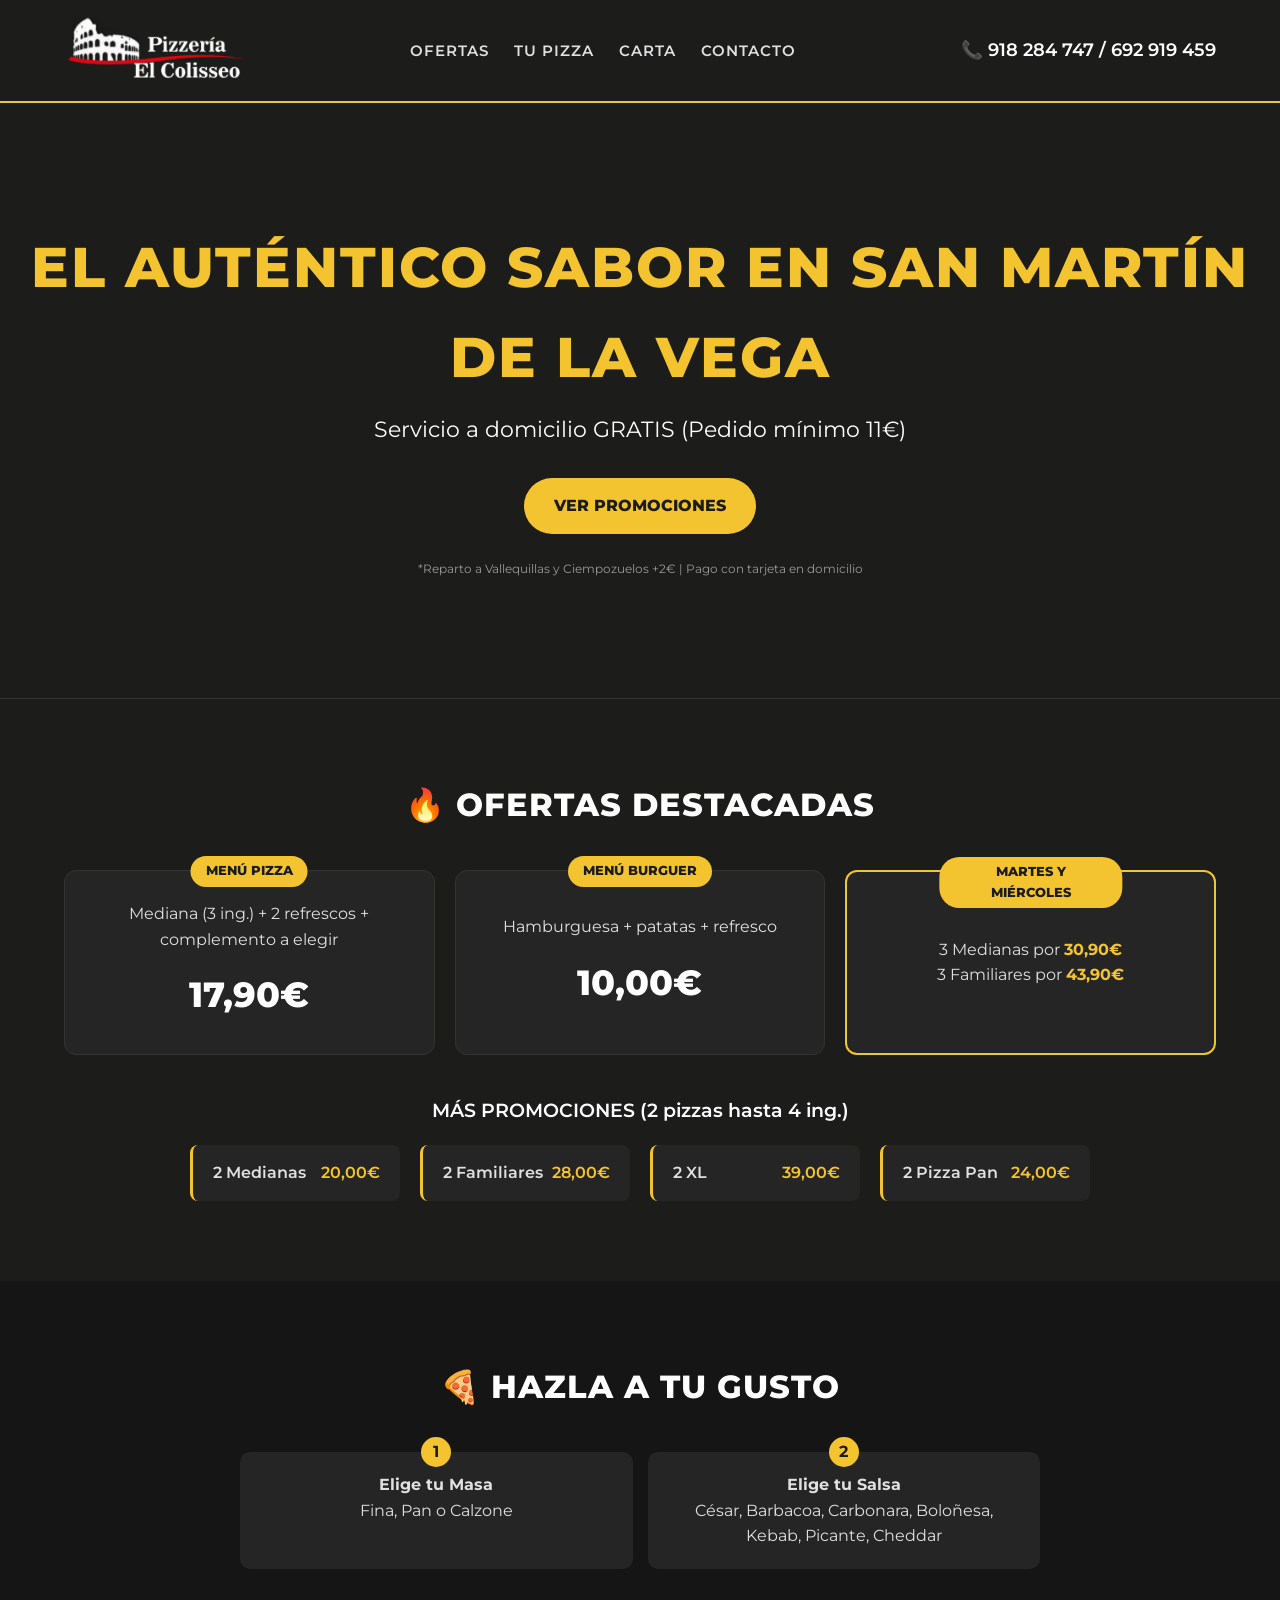
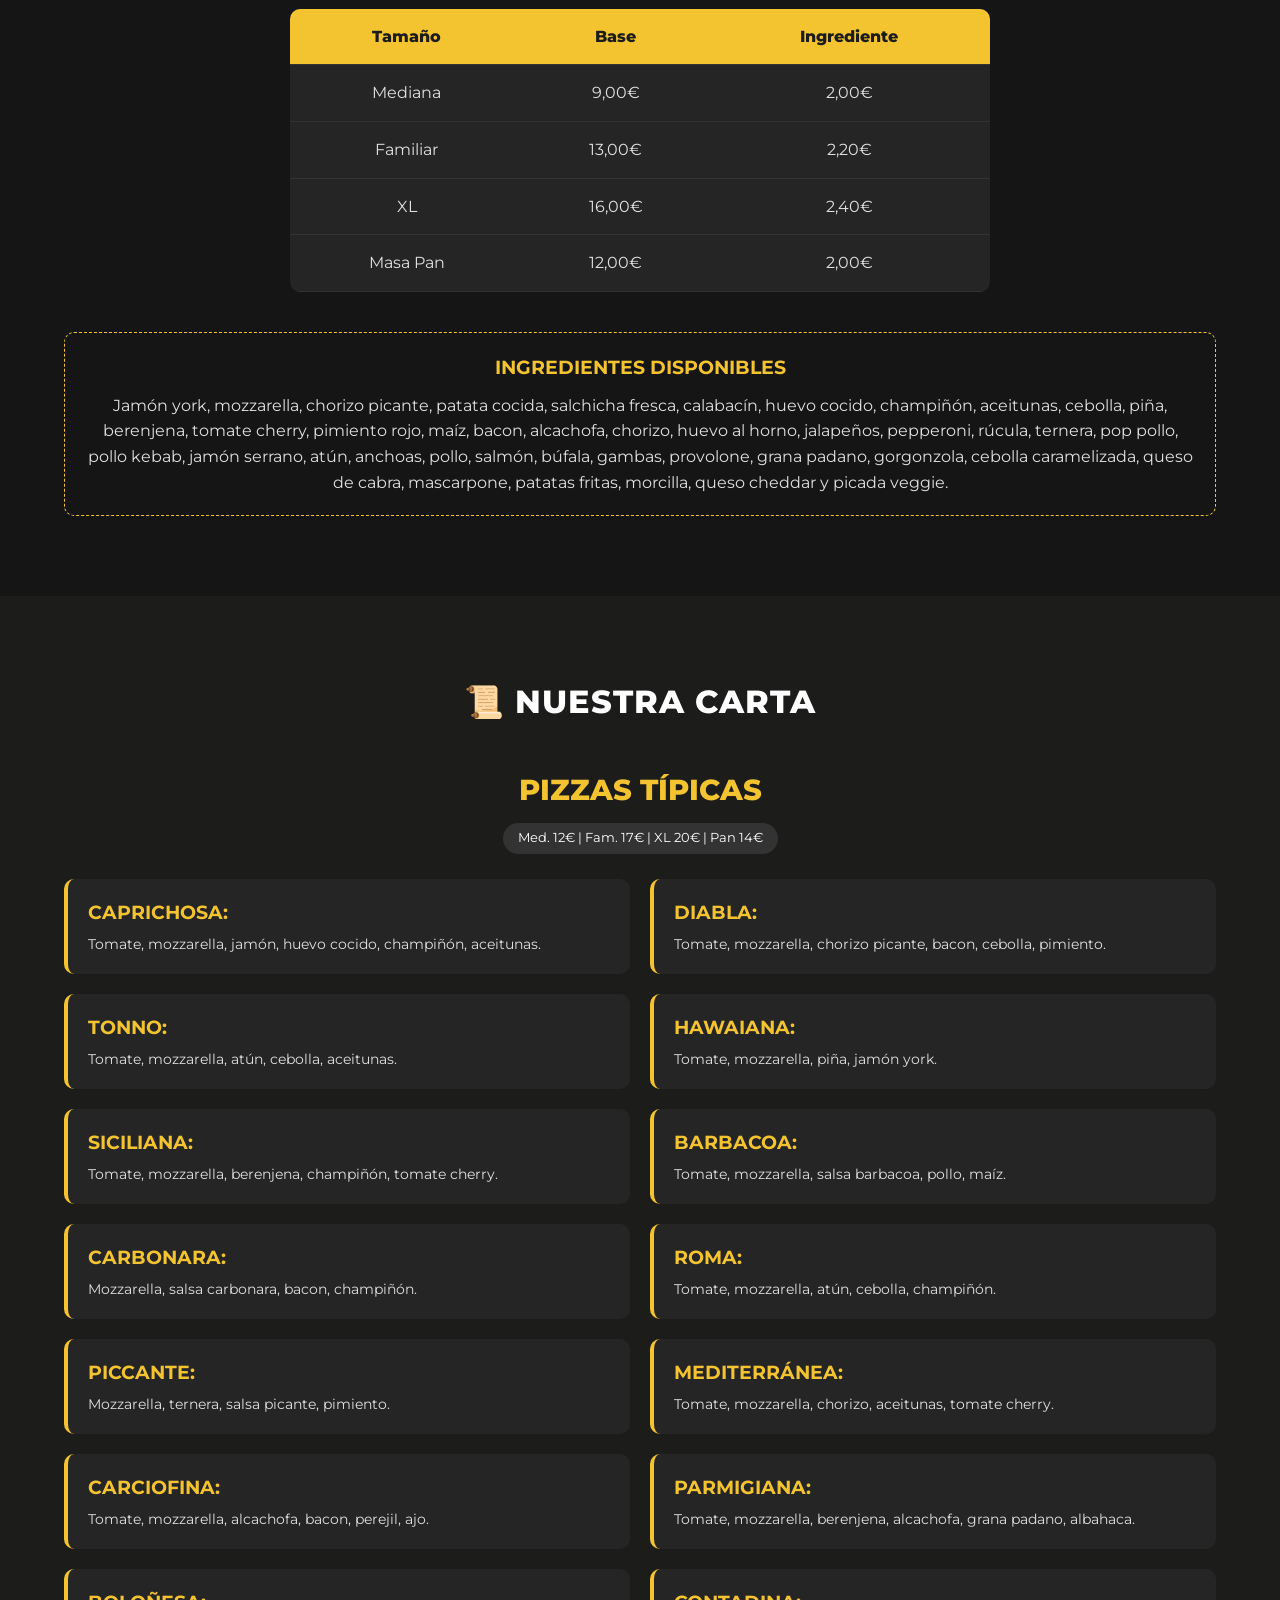
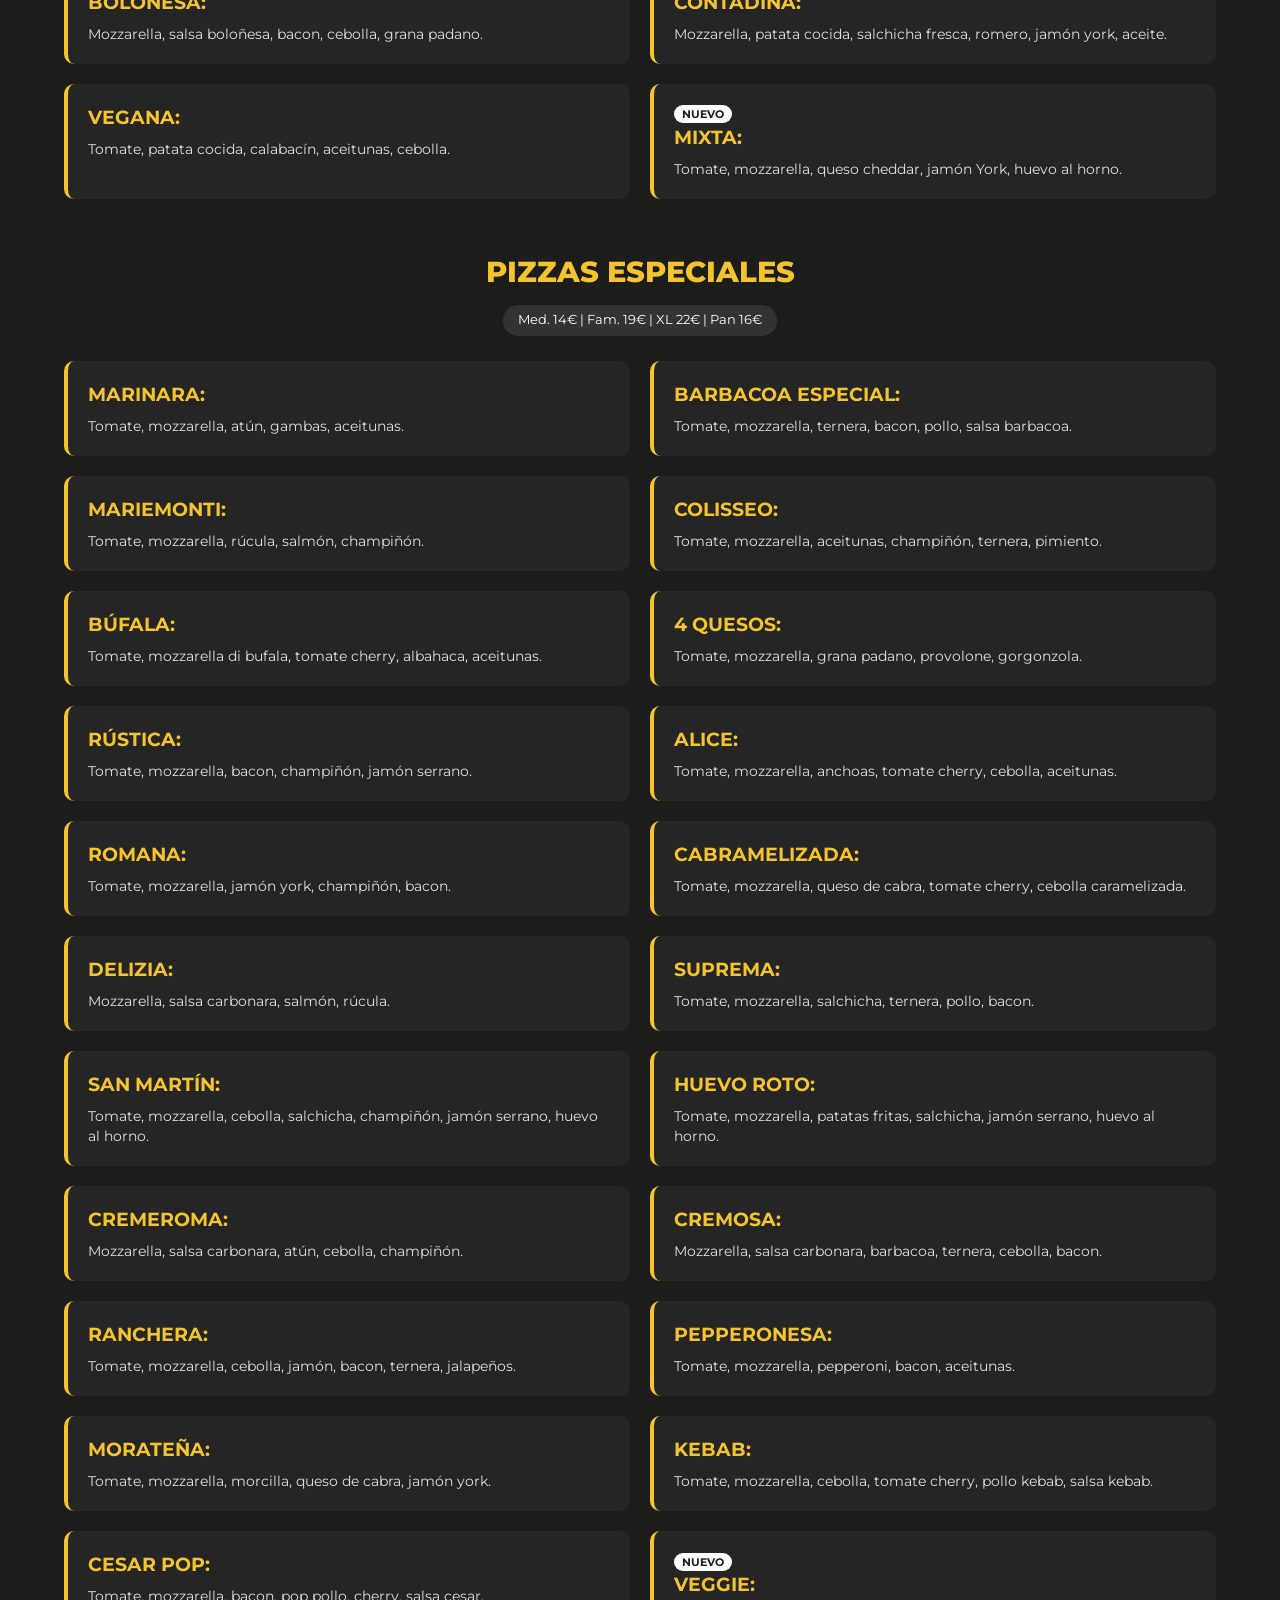
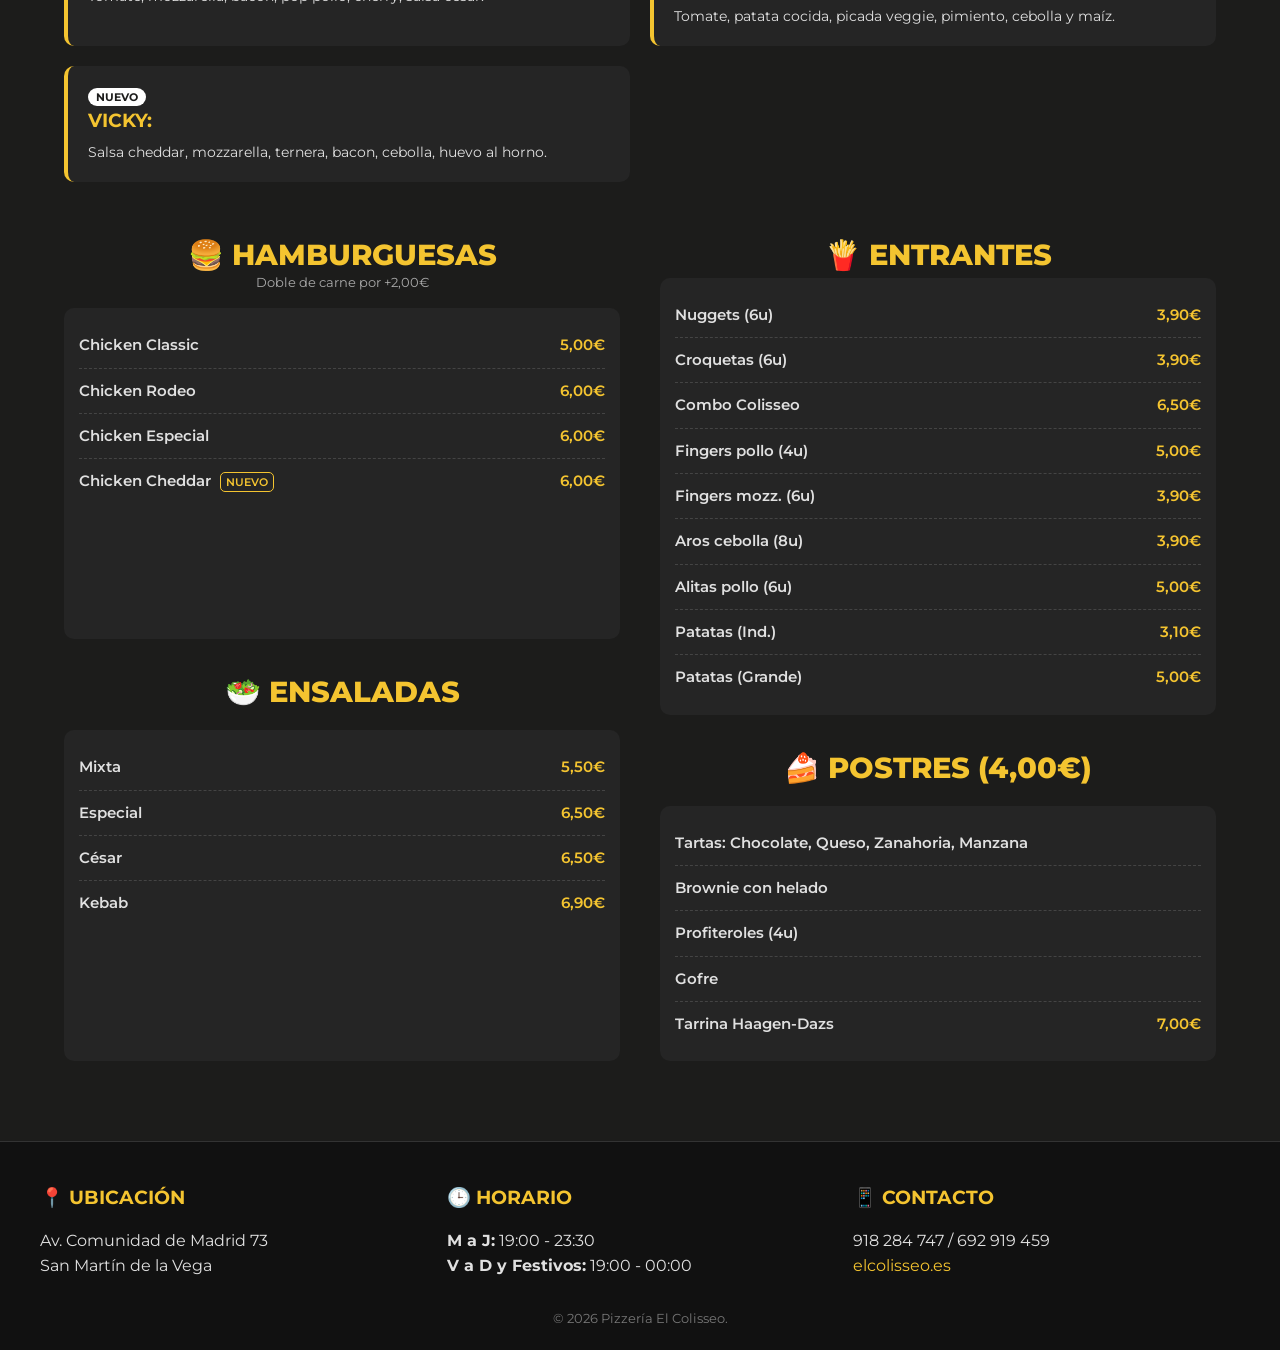
==== index.html @ d776d667 "Primera subida de contenido Código Original" ====
<!DOCTYPE html>
<html lang="es">
<head>
    <meta charset="UTF-8">
    <meta name="viewport" content="width=device-width, initial-scale=1.0">
    <title>Pizzería El Colisseo</title>
    <!-- Cargamos un tipo de letra moderno y limpio -->
    <link href="https://fonts.googleapis.com/css2?family=Montserrat:wght@400;600;800&display=swap" rel="stylesheet">
    <link rel="stylesheet" href="style.css">
</head>
<body>

    <header class="header">
        <div class="logo">
            <img src="logo_2.png" alt="Pizzería El Colisseo" class="logo-img">
        </div>
        <div class="contacto-rapido">
            <span>📞 918 284 747 / 692 919 459</span>
        </div>
        <nav>
            <ul class="nav-links">
                <li><a href="#ofertas">Ofertas</a></li>
                <li><a href="#crea-tu-pizza">Tu Pizza</a></li>
                <li><a href="#carta">Carta</a></li>
                <li><a href="#contacto">Contacto</a></li>
            </ul>
        </nav>
    </header>

    <section class="hero fade-in">
        <div class="hero-content">
            <h2>EL AUTÉNTICO SABOR EN SAN MARTÍN DE LA VEGA</h2>
            <p class="hero-subtitle">Servicio a domicilio GRATIS (Pedido mínimo 11€)</p>
            <a href="#ofertas" class="btn-primario">Ver Promociones</a>
            <p class="nota-reparto">*Reparto a Vallequillas y Ciempozuelos +2€ | Pago con tarjeta en domicilio</p>
        </div>
    </section>

    <section id="ofertas" class="seccion fade-in">
        <h2 class="titulo-seccion">🔥 OFERTAS DESTACADAS</h2>
        <div class="grid-ofertas">
            <div class="tarjeta-oferta">
                <div class="oferta-badge">Menú Pizza</div>
                <p>Mediana (3 ing.) + 2 refrescos + complemento a elegir</p>
                <span class="precio">17,90€</span>
            </div>
            <div class="tarjeta-oferta">
                <div class="oferta-badge">Menú Burguer</div>
                <p>Hamburguesa + patatas + refresco</p>
                <span class="precio">10,00€</span>
            </div>
            <div class="tarjeta-oferta destaque">
                <div class="oferta-badge">Martes y Miércoles</div>
                <p>3 Medianas por <strong class="texto-mostaza">30,90€</strong></p>
                <p>3 Familiares por <strong class="texto-mostaza">43,90€</strong></p>
            </div>
        </div>
        
        <h3 class="subtitulo">MÁS PROMOCIONES (2 pizzas hasta 4 ing.)</h3>
        <div class="grid-precios-simples">
            <div class="item-precio"><span>2 Medianas</span> <span class="texto-mostaza">20,00€</span></div>
            <div class="item-precio"><span>2 Familiares</span> <span class="texto-mostaza">28,00€</span></div>
            <div class="item-precio"><span>2 XL</span> <span class="texto-mostaza">39,00€</span></div>
            <div class="item-precio"><span>2 Pizza Pan</span> <span class="texto-mostaza">24,00€</span></div>
        </div>
    </section>

    <section id="crea-tu-pizza" class="seccion fondo-oscuro fade-in">
        <h2 class="titulo-seccion">🍕 HAZLA A TU GUSTO</h2>
        
        <div class="pasos-pizza">
            <div class="paso">
                <span class="numero-paso">1</span>
                <h4>Elige tu Masa</h4>
                <p>Fina, Pan o Calzone</p>
            </div>
            <div class="paso">
                <span class="numero-paso">2</span>
                <h4>Elige tu Salsa</h4>
                <p>César, Barbacoa, Carbonara, Boloñesa, Kebab, Picante, Cheddar</p>
            </div>
        </div>
        
        <div class="contenedor-tabla">
            <table>
                <tr>
                    <th>Tamaño</th>
                    <th>Base</th>
                    <th>Ingrediente</th>
                </tr>
                <tr><td>Mediana</td><td>9,00€</td><td>2,00€</td></tr>
                <tr><td>Familiar</td><td>13,00€</td><td>2,20€</td></tr>
                <tr><td>XL</td><td>16,00€</td><td>2,40€</td></tr>
                <tr><td>Masa Pan</td><td>12,00€</td><td>2,00€</td></tr>
            </table>
        </div>

        <div class="ingredientes-caja">
            <h3>Ingredientes Disponibles</h3>
            <p>Jamón york, mozzarella, chorizo picante, patata cocida, salchicha fresca, calabacín, huevo cocido, champiñón, aceitunas, cebolla, piña, berenjena, tomate cherry, pimiento rojo, maíz, bacon, alcachofa, chorizo, huevo al horno, jalapeños, pepperoni, rúcula, ternera, pop pollo, pollo kebab, jamón serrano, atún, anchoas, pollo, salmón, búfala, gambas, provolone, grana padano, gorgonzola, cebolla caramelizada, queso de cabra, mascarpone, patatas fritas, morcilla, queso cheddar y picada veggie.</p>
        </div>
    </section>

    <section id="carta" class="seccion fade-in">
        <h2 class="titulo-seccion">📜 NUESTRA CARTA</h2>
        
        <div class="categoria-carta">
            <div class="cabecera-categoria">
                <h3>Pizzas Típicas</h3>
                <span class="precios-categoria">Med. 12€ | Fam. 17€ | XL 20€ | Pan 14€</span>
            </div>
            <ul class="lista-platos">
                <li><strong>Caprichosa:</strong> Tomate, mozzarella, jamón, huevo cocido, champiñón, aceitunas.</li>
                <li><strong>Diabla:</strong> Tomate, mozzarella, chorizo picante, bacon, cebolla, pimiento.</li>
                <li><strong>Tonno:</strong> Tomate, mozzarella, atún, cebolla, aceitunas.</li>
                <li><strong>Hawaiana:</strong> Tomate, mozzarella, piña, jamón york.</li>
                <li><strong>Siciliana:</strong> Tomate, mozzarella, berenjena, champiñón, tomate cherry.</li>
                <li><strong>Barbacoa:</strong> Tomate, mozzarella, salsa barbacoa, pollo, maíz.</li>
                <li><strong>Carbonara:</strong> Mozzarella, salsa carbonara, bacon, champiñón.</li>
                <li><strong>Roma:</strong> Tomate, mozzarella, atún, cebolla, champiñón.</li>
                <li><strong>Piccante:</strong> Mozzarella, ternera, salsa picante, pimiento.</li>
                <li><strong>Mediterránea:</strong> Tomate, mozzarella, chorizo, aceitunas, tomate cherry.</li>
                <li><strong>Carciofina:</strong> Tomate, mozzarella, alcachofa, bacon, perejil, ajo.</li>
                <li><strong>Parmigiana:</strong> Tomate, mozzarella, berenjena, alcachofa, grana padano, albahaca.</li>
                <li><strong>Boloñesa:</strong> Mozzarella, salsa boloñesa, bacon, cebolla, grana padano.</li>
                <li><strong>Contadina:</strong> Mozzarella, patata cocida, salchicha fresca, romero, jamón york, aceite.</li>
                <li><strong>Vegana:</strong> Tomate, patata cocida, calabacín, aceitunas, cebolla.</li>
                <li><span class="etiqueta-nuevo">NUEVO</span> <strong>Mixta:</strong> Tomate, mozzarella, queso cheddar, jamón York, huevo al horno.</li>
            </ul>
        </div>

        <div class="categoria-carta">
            <div class="cabecera-categoria">
                <h3>Pizzas Especiales</h3>
                <span class="precios-categoria">Med. 14€ | Fam. 19€ | XL 22€ | Pan 16€</span>
            </div>
            <ul class="lista-platos">
                <li><strong>Marinara:</strong> Tomate, mozzarella, atún, gambas, aceitunas.</li>
                <li><strong>Barbacoa Especial:</strong> Tomate, mozzarella, ternera, bacon, pollo, salsa barbacoa.</li>
                <li><strong>Mariemonti:</strong> Tomate, mozzarella, rúcula, salmón, champiñón.</li>
                <li><strong>Colisseo:</strong> Tomate, mozzarella, aceitunas, champiñón, ternera, pimiento.</li>
                <li><strong>Búfala:</strong> Tomate, mozzarella di bufala, tomate cherry, albahaca, aceitunas.</li>
                <li><strong>4 Quesos:</strong> Tomate, mozzarella, grana padano, provolone, gorgonzola.</li>
                <li><strong>Rústica:</strong> Tomate, mozzarella, bacon, champiñón, jamón serrano.</li>
                <li><strong>Alice:</strong> Tomate, mozzarella, anchoas, tomate cherry, cebolla, aceitunas.</li>
                <li><strong>Romana:</strong> Tomate, mozzarella, jamón york, champiñón, bacon.</li>
                <li><strong>Cabramelizada:</strong> Tomate, mozzarella, queso de cabra, tomate cherry, cebolla caramelizada.</li>
                <li><strong>Delizia:</strong> Mozzarella, salsa carbonara, salmón, rúcula.</li>
                <li><strong>Suprema:</strong> Tomate, mozzarella, salchicha, ternera, pollo, bacon.</li>
                <li><strong>San Martín:</strong> Tomate, mozzarella, cebolla, salchicha, champiñón, jamón serrano, huevo al horno.</li>
                <li><strong>Huevo roto:</strong> Tomate, mozzarella, patatas fritas, salchicha, jamón serrano, huevo al horno.</li>
                <li><strong>Cremeroma:</strong> Mozzarella, salsa carbonara, atún, cebolla, champiñón.</li>
                <li><strong>Cremosa:</strong> Mozzarella, salsa carbonara, barbacoa, ternera, cebolla, bacon.</li>
                <li><strong>Ranchera:</strong> Tomate, mozzarella, cebolla, jamón, bacon, ternera, jalapeños.</li>
                <li><strong>Pepperonesa:</strong> Tomate, mozzarella, pepperoni, bacon, aceitunas.</li>
                <li><strong>Morateña:</strong> Tomate, mozzarella, morcilla, queso de cabra, jamón york.</li>
                <li><strong>Kebab:</strong> Tomate, mozzarella, cebolla, tomate cherry, pollo kebab, salsa kebab.</li>
                <li><strong>Cesar pop:</strong> Tomate, mozzarella, bacon, pop pollo, cherry, salsa cesar.</li>
                <li><span class="etiqueta-nuevo">NUEVO</span> <strong>Veggie:</strong> Tomate, patata cocida, picada veggie, pimiento, cebolla y maíz.</li>
                <li><span class="etiqueta-nuevo">NUEVO</span> <strong>Vicky:</strong> Salsa cheddar, mozzarella, ternera, bacon, cebolla, huevo al horno.</li>
            </ul>
        </div>

        <div class="grid-dos-columnas">
            <div class="columna">
                <h3>🍔 Hamburguesas</h3>
                <p class="nota">Doble de carne por +2,00€</p>
                <ul class="lista-platos-detalle">
                    <li><span>Chicken Classic</span> <span class="texto-mostaza">5,00€</span></li>
                    <li><span>Chicken Rodeo</span> <span class="texto-mostaza">6,00€</span></li>
                    <li><span>Chicken Especial</span> <span class="texto-mostaza">6,00€</span></li>
                    <li><span>Chicken Cheddar <span class="etiqueta-pequena">NUEVO</span></span> <span class="texto-mostaza">6,00€</span></li>
                </ul>

                <h3 class="margen-top">🥗 Ensaladas</h3>
                <ul class="lista-platos-detalle">
                    <li><span>Mixta</span> <span class="texto-mostaza">5,50€</span></li>
                    <li><span>Especial</span> <span class="texto-mostaza">6,50€</span></li>
                    <li><span>César</span> <span class="texto-mostaza">6,50€</span></li>
                    <li><span>Kebab</span> <span class="texto-mostaza">6,90€</span></li>
                </ul>
            </div>

            <div class="columna">
                <h3>🍟 Entrantes</h3>
                <ul class="lista-platos-detalle">
                    <li><span>Nuggets (6u)</span> <span class="texto-mostaza">3,90€</span></li>
                    <li><span>Croquetas (6u)</span> <span class="texto-mostaza">3,90€</span></li>
                    <li><span>Combo Colisseo</span> <span class="texto-mostaza">6,50€</span></li>
                    <li><span>Fingers pollo (4u)</span> <span class="texto-mostaza">5,00€</span></li>
                    <li><span>Fingers mozz. (6u)</span> <span class="texto-mostaza">3,90€</span></li>
                    <li><span>Aros cebolla (8u)</span> <span class="texto-mostaza">3,90€</span></li>
                    <li><span>Alitas pollo (6u)</span> <span class="texto-mostaza">5,00€</span></li>
                    <li><span>Patatas (Ind.)</span> <span class="texto-mostaza">3,10€</span></li>
                    <li><span>Patatas (Grande)</span> <span class="texto-mostaza">5,00€</span></li>
                </ul>

                <h3 class="margen-top">🍰 Postres (4,00€)</h3>
                <ul class="lista-platos-detalle">
                    <li>Tartas: Chocolate, Queso, Zanahoria, Manzana</li>
                    <li>Brownie con helado</li>
                    <li>Profiteroles (4u)</li>
                    <li>Gofre</li>
                    <li><span>Tarrina Haagen-Dazs</span> <span class="texto-mostaza">7,00€</span></li>
                </ul>
            </div>
        </div>
    </section>

    <footer id="contacto">
        <div class="footer-grid">
            <div>
                <h3 class="texto-mostaza">📍 Ubicación</h3>
                <p>Av. Comunidad de Madrid 73</p>
                <p>San Martín de la Vega</p>
            </div>
            <div>
                <h3 class="texto-mostaza">🕒 Horario</h3>
                <p><strong>M a J:</strong> 19:00 - 23:30</p>
                <p><strong>V a D y Festivos:</strong> 19:00 - 00:00</p>
            </div>
            <div>
                <h3 class="texto-mostaza">📱 Contacto</h3>
                <p>918 284 747 / 692 919 459</p>
                <p><a href="http://elcolisseo.es" class="enlace-mostaza">elcolisseo.es</a></p>
            </div>
        </div>
        <div class="footer-bottom">
            <p>&copy; 2026 Pizzería El Colisseo.</p>
        </div>
    </footer>

    <script src="script.js"></script>
</body>
</html>
---- style.css ----
/* Paleta estricta extraída de tu logo */
:root {
    --negro-fondo: #1c1c1b;     /* El color exacto de tu logo */
    --negro-tarjeta: #252525;   /* Un gris oscuro para destacar las cajas sobre el fondo */
    --amarillo-mostaza: #F4C430;
    --blanco-texto: #e0e0e0;
    --blanco-titulos: #ffffff;
    --transicion: all 0.3s ease;
}

/* Reset Base */
* {
    margin: 0;
    padding: 0;
    box-sizing: border-box;
    font-family: 'Montserrat', sans-serif;
}

body {
    background-color: var(--negro-fondo);
    color: var(--blanco-texto);
    line-height: 1.6;
}

/* MÓVIL PRIMERO (El diseño por defecto) */
.header {
    background-color: var(--negro-fondo);
    padding: 15px;
    border-bottom: 2px solid var(--amarillo-mostaza);
    text-align: center;
    position: sticky;
    top: 0;
    z-index: 1000;
}

.logo-img {
    max-width: 250px;
    height: auto;
    margin-bottom: 10px;
}

.contacto-rapido {
    color: var(--blanco-titulos);
    font-weight: 600;
    font-size: 1.1rem;
    margin-bottom: 15px;
}

.nav-links {
    list-style: none;
    display: flex;
    justify-content: center;
    flex-wrap: wrap;
    gap: 15px;
}

.nav-links a {
    color: var(--amarillo-mostaza);
    text-decoration: none;
    font-weight: 600;
    font-size: 0.9rem;
    text-transform: uppercase;
    letter-spacing: 1px;
}

.hero {
    background: linear-gradient(rgba(28,28,27,0.85), rgba(28,28,27,0.95)), url('https://images.unsplash.com/photo-1513104890138-7c749659a591?ixlib=rb-1.2.1&auto=format&fit=crop&w=1000&q=80') center/cover;
    padding: 80px 20px;
    text-align: center;
    border-bottom: 1px solid #333;
}

.hero-content h2 {
    font-size: 2.2rem;
    color: var(--amarillo-mostaza);
    margin-bottom: 10px;
    font-weight: 800;
    letter-spacing: 2px;
}

.hero-subtitle {
    font-size: 1.1rem;
    color: var(--blanco-titulos);
    margin-bottom: 30px;
}

.nota-reparto {
    font-size: 0.75rem !important;
    color: #999;
    margin-top: 25px;
}

.btn-primario {
    display: inline-block;
    background-color: var(--amarillo-mostaza);
    color: var(--negro-fondo);
    padding: 15px 30px;
    text-decoration: none;
    font-weight: 800;
    border-radius: 50px;
    text-transform: uppercase;
    transition: var(--transicion);
}

.btn-primario:hover {
    transform: translateY(-3px);
    background-color: #fff;
}

.seccion {
    padding: 60px 15px;
}

.titulo-seccion {
    text-align: center;
    color: var(--blanco-titulos);
    font-size: 2rem;
    margin-bottom: 40px;
    font-weight: 800;
    letter-spacing: 1px;
}

.texto-mostaza { color: var(--amarillo-mostaza); }
.enlace-mostaza { color: var(--amarillo-mostaza); text-decoration: none; }
.enlace-mostaza:hover { text-decoration: underline; }

/* Grid base para mantener el orden */
.grid-ofertas, .grid-precios-simples, .grid-dos-columnas, .footer-grid {
    display: grid;
    grid-template-columns: 1fr; /* En móvil solo hay 1 columna */
    gap: 20px;
    align-items: stretch; /* Obliga a que las cajas de la misma fila midan igual */
}

/* Tarjetas */
.tarjeta-oferta {
    background-color: var(--negro-tarjeta);
    padding: 30px 20px;
    border-radius: 12px;
    text-align: center;
    position: relative;
    border: 1px solid #333;
    transition: var(--transicion);
    display: flex;
    flex-direction: column;
    justify-content: center;
    height: 100%;
}

.tarjeta-oferta:hover {
    border-color: var(--amarillo-mostaza);
    transform: translateY(-5px);
}

.tarjeta-oferta.destaque {
    border: 2px solid var(--amarillo-mostaza);
}

.oferta-badge {
    position: absolute;
    top: -15px;
    left: 50%;
    transform: translateX(-50%);
    background: var(--amarillo-mostaza);
    color: var(--negro-fondo);
    padding: 5px 15px;
    border-radius: 20px;
    font-weight: 800;
    font-size: 0.8rem;
    text-transform: uppercase;
}

.precio { display: block; font-size: 2.2rem; color: var(--blanco-titulos); font-weight: 800; margin-top: 15px; }
.subtitulo { text-align: center; color: var(--blanco-titulos); margin: 40px 0 20px; font-size: 1.2rem; font-weight: 600;}

.item-precio {
    background-color: var(--negro-tarjeta);
    padding: 15px 20px;
    border-radius: 8px;
    display: flex;
    justify-content: space-between;
    font-weight: 600;
    border-left: 3px solid var(--amarillo-mostaza);
}

.fondo-oscuro { background-color: #151515; } /* Un pelín más oscuro para crear ritmo visual */

.pasos-pizza {
    display: grid;
    gap: 15px;
    margin-bottom: 30px;
}

.paso {
    background: var(--negro-tarjeta);
    padding: 20px;
    border-radius: 10px;
    text-align: center;
    position: relative;
}

.numero-paso {
    position: absolute;
    top: -15px;
    left: 50%;
    transform: translateX(-50%);
    background: var(--amarillo-mostaza);
    color: var(--negro-fondo);
    width: 30px;
    height: 30px;
    display: flex;
    align-items: center;
    justify-content: center;
    border-radius: 50%;
    font-weight: bold;
}

.contenedor-tabla { width: 100%; overflow-x: auto; margin: 20px 0; }
table {
    width: 100%;
    border-collapse: collapse;
    background-color: var(--negro-tarjeta);
    border-radius: 10px;
    overflow: hidden;
    min-width: 300px;
}
th, td { padding: 15px; text-align: center; border-bottom: 1px solid #333; }
th { background-color: var(--amarillo-mostaza); color: var(--negro-fondo); font-weight: 800; }

.ingredientes-caja {
    background-color: transparent;
    padding: 20px;
    border-radius: 10px;
    text-align: center;
    border: 1px dashed var(--amarillo-mostaza);
}

.ingredientes-caja h3 { color: var(--amarillo-mostaza); margin-bottom: 10px; text-transform: uppercase;}

.cabecera-categoria {
    display: flex;
    flex-direction: column;
    align-items: center;
    margin-bottom: 25px;
    text-align: center;
}

.cabecera-categoria h3, .columna h3 {
    color: var(--amarillo-mostaza);
    font-size: 1.8rem;
    font-weight: 800;
    text-transform: uppercase;
    text-align: center;
}

.precios-categoria {
    background: #333;
    padding: 5px 15px;
    border-radius: 20px;
    font-size: 0.8rem;
    color: var(--blanco-titulos);
    margin-top: 10px;
}

.lista-platos { list-style: none; }
.lista-platos li {
    background-color: var(--negro-tarjeta);
    padding: 20px;
    border-radius: 10px;
    margin-bottom: 15px;
    border-left: 4px solid var(--amarillo-mostaza);
    transition: var(--transicion);
    font-size: 0.9rem;
    line-height: 1.4;
}

.lista-platos li:hover {
    transform: translateX(5px);
    background-color: #2a2a2a;
}

.lista-platos li strong {
    color: var(--amarillo-mostaza);
    font-size: 1.2rem;
    display: block;
    margin-bottom: 8px;
    text-transform: uppercase;
}

.etiqueta-nuevo {
    background: var(--blanco-titulos);
    color: var(--negro-fondo);
    font-size: 0.7rem;
    padding: 2px 8px;
    border-radius: 10px;
    font-weight: bold;
    vertical-align: middle;
    margin-right: 5px;
}

.etiqueta-pequena {
    color: var(--amarillo-mostaza);
    font-size: 0.7rem;
    border: 1px solid var(--amarillo-mostaza);
    padding: 2px 5px;
    border-radius: 5px;
    margin-left: 5px;
}

/* Columnas de igual altura */
.columna {
    background-color: transparent;
    padding: 0;
    display: flex;
    flex-direction: column; /* Permite organizar el contenido verticalmente */
    height: 100%;
}

.lista-platos-detalle { 
    list-style: none; 
    background: var(--negro-tarjeta); 
    padding: 15px; 
    border-radius: 10px;
    flex-grow: 1; /* Hace que las cajas rellenen el espacio restante para igualar alturas */
}

.lista-platos-detalle li {
    display: flex;
    justify-content: space-between;
    padding: 10px 0;
    border-bottom: 1px dashed #444;
    font-size: 0.95rem;
    font-weight: 600;
}
.lista-platos-detalle li:last-child { border-bottom: none; }

.nota { color: #aaa; font-size: 0.8rem; margin: -5px 0 15px; text-align: center;}
.margen-top { margin-top: 30px; margin-bottom: 15px;}

footer { background-color: #111; padding: 40px 15px 20px; border-top: 1px solid #333; }
.footer-grid { text-align: center; }
.footer-grid h3 { margin-bottom: 15px; font-size: 1.2rem; text-transform: uppercase;}
.footer-bottom { text-align: center; margin-top: 30px; color: #777; font-size: 0.8rem; }

/* Animaciones */
.fade-in { opacity: 0; transform: translateY(30px); transition: opacity 0.8s ease-out, transform 0.8s ease-out; }
.fade-in.visible { opacity: 1; transform: translateY(0); }

/* =========================================================
   PANTALLAS GRANDES (Ordenadores y Tablets)
   Aquí indicamos cómo se dividen las columnas
   ========================================================= */
@media (min-width: 768px) {
    .header {
        display: flex;
        justify-content: space-between;
        align-items: center;
        padding: 10px 5%;
    }
    
    .logo-img { margin-bottom: 0; max-width: 180px; }
    
    .contacto-rapido { margin-bottom: 0; font-size: 1.1rem; order: 3; }
    .nav-links { order: 2; gap: 25px; }
    .nav-links a { color: var(--blanco-texto); font-size: 0.95rem; transition: var(--transicion); }
    .nav-links a:hover { color: var(--amarillo-mostaza); }
    
    .hero { padding: 120px 20px; }
    .hero-content h2 { font-size: 3.5rem; }
    .hero-subtitle { font-size: 1.4rem; }
    .seccion { padding: 80px 5%; }
    
    .grid-ofertas { grid-template-columns: repeat(3, 1fr); }
    .grid-precios-simples { grid-template-columns: repeat(4, 1fr); max-width: 900px; margin: 0 auto; }
    
    .pasos-pizza { grid-template-columns: repeat(2, 1fr); max-width: 800px; margin: 0 auto 30px; }
    
    .categoria-carta { margin-bottom: 50px;}
    .lista-platos { display: grid; grid-template-columns: repeat(2, 1fr); gap: 20px; }
    .lista-platos li { margin-bottom: 0; }
    
    /* Esta es la cuadrícula que hace que la columna 1 y la 2 vayan a la par */
    .grid-dos-columnas { grid-template-columns: repeat(2, 1fr); gap: 40px;}
    
    .footer-grid { grid-template-columns: repeat(3, 1fr); text-align: left; max-width: 1200px; margin: 0 auto;}
    
    .contenedor-tabla { max-width: 700px; margin: 40px auto; }
}
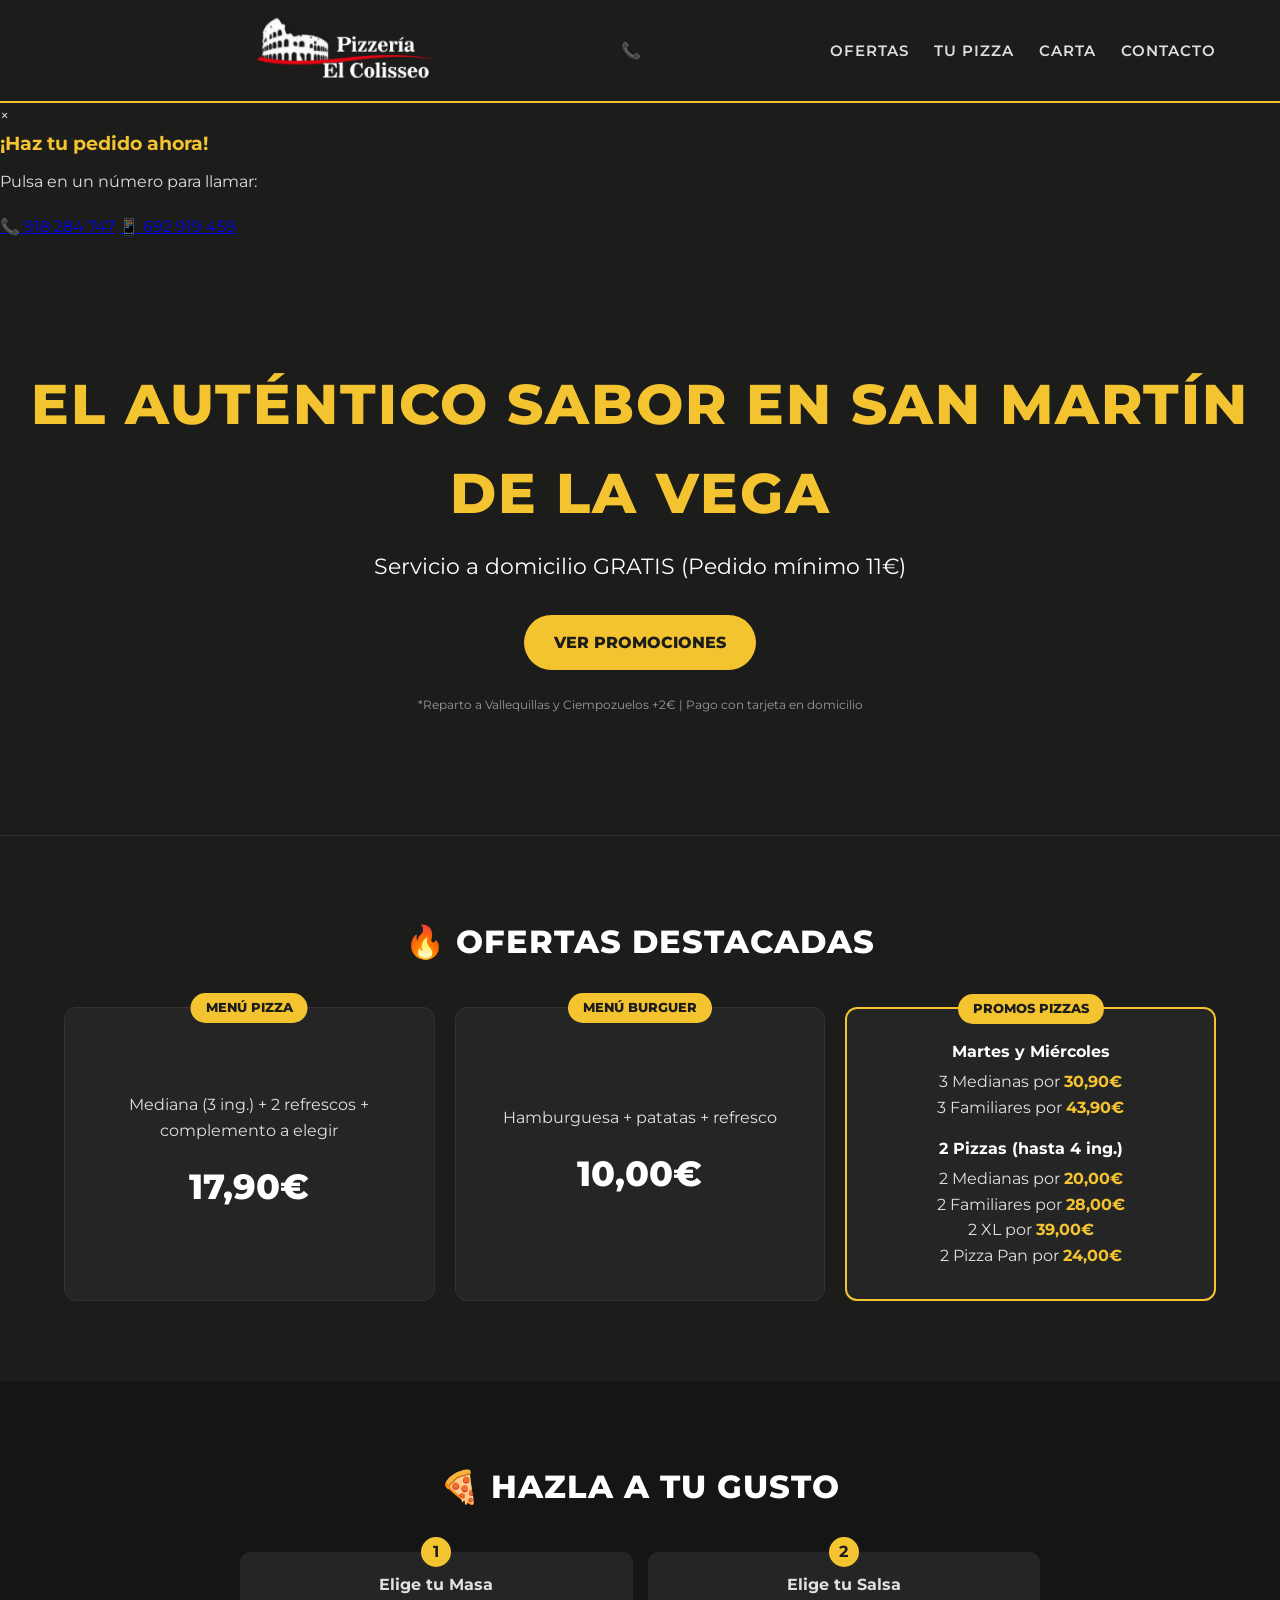
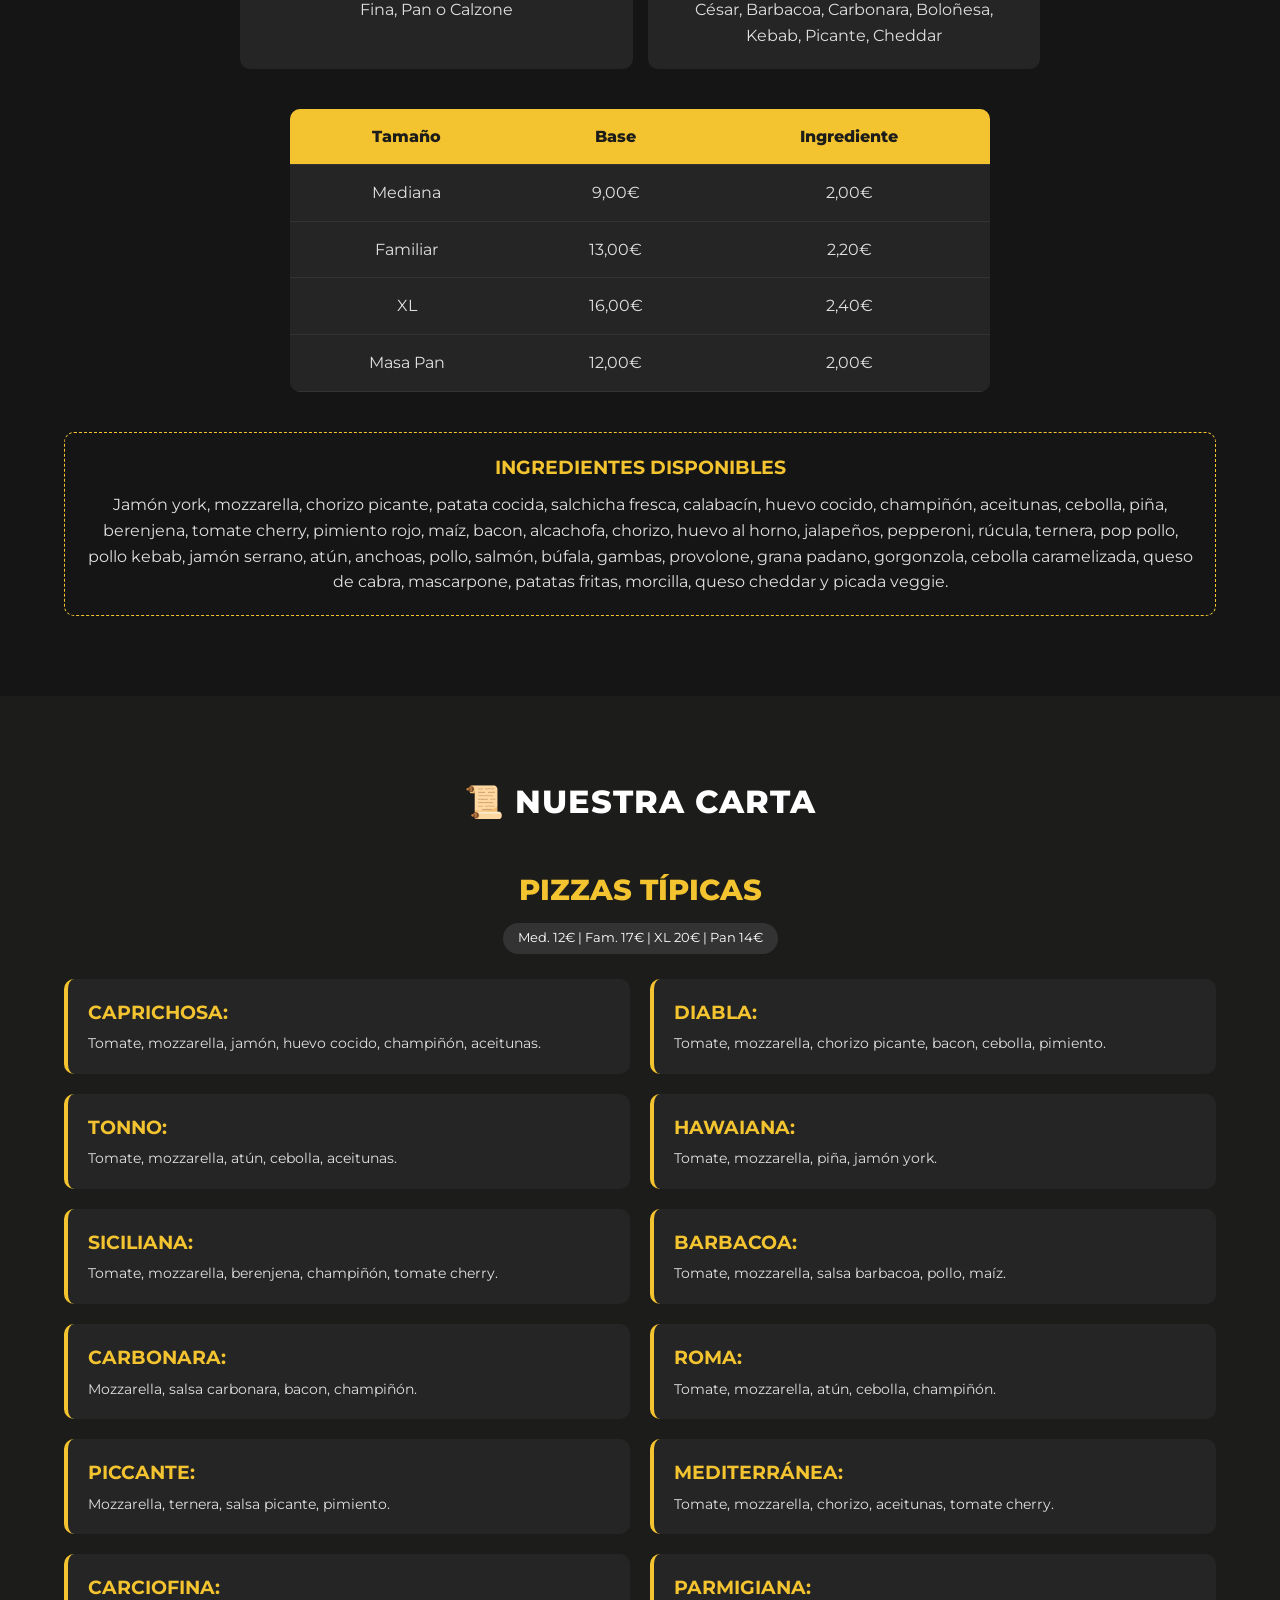
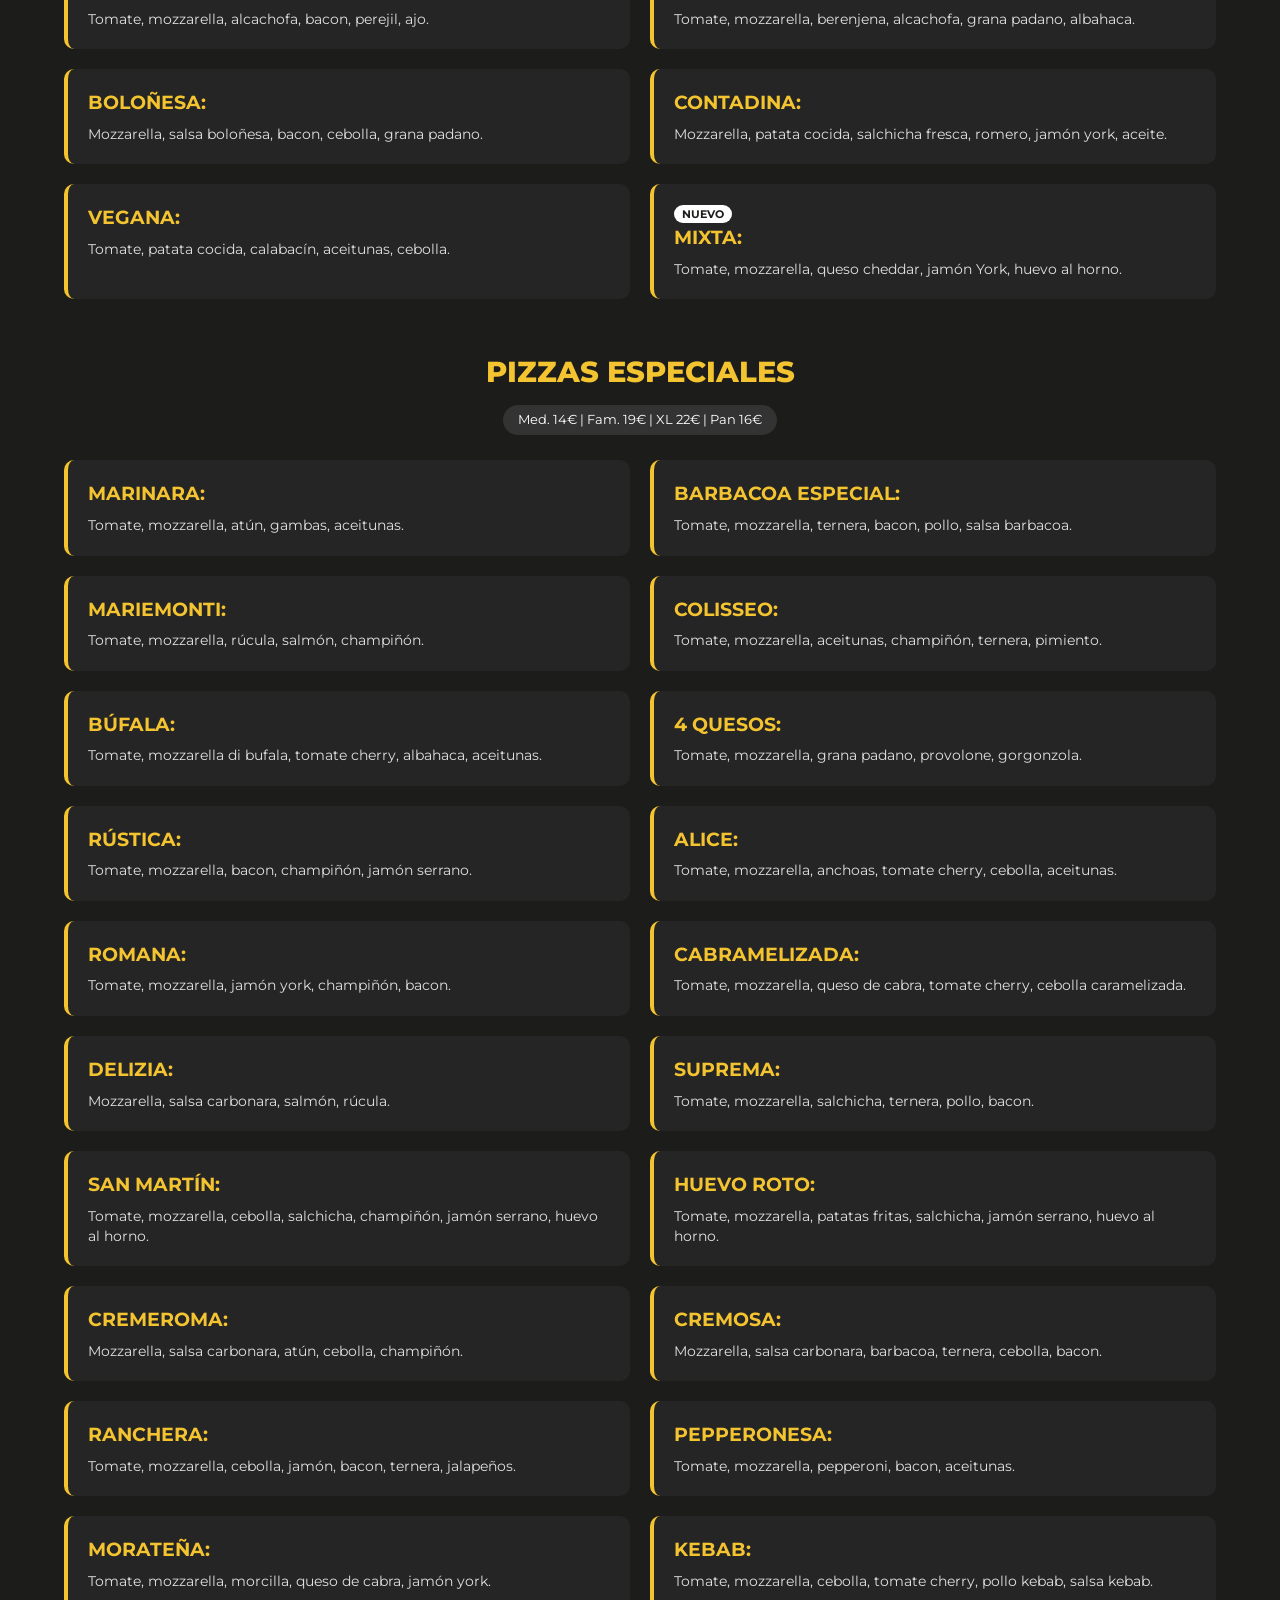
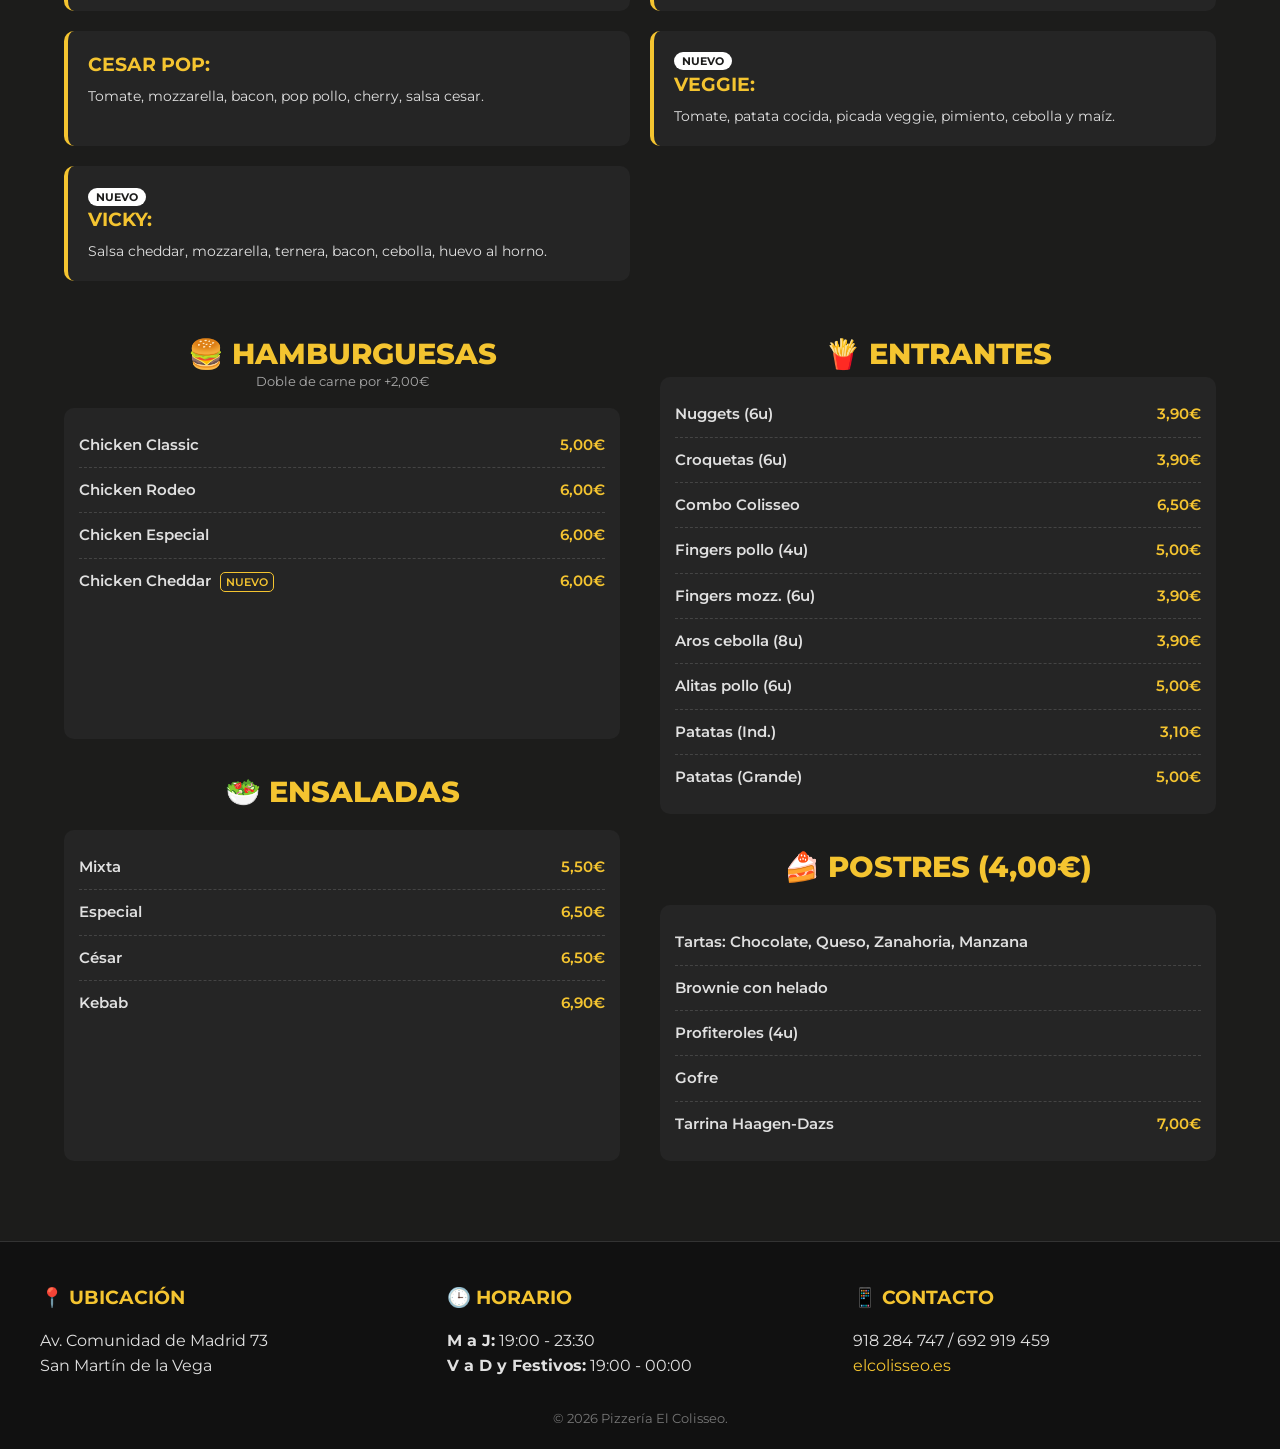
==== commit 21ed04b0: "Update print statement from 'Hello' to 'Goodbye'" ====
--- a/index.html
+++ b/index.html
@@ -11,13 +11,25 @@
 <body>
 
     <header class="header">
+        <!-- Menú Hamburguesa (Izquierda) -->
+        <div class="menu-toggle" id="mobile-menu">
+            <span class="bar"></span>
+            <span class="bar"></span>
+            <span class="bar"></span>
+        </div>
+
+        <!-- Logo (Centro) -->
         <div class="logo">
             <img src="logo_2.png" alt="Pizzería El Colisseo" class="logo-img">
         </div>
-        <div class="contacto-rapido">
-            <span>📞 918 284 747 / 692 919 459</span>
-        </div>
-        <nav>
+
+        <!-- Icono Teléfono (Derecha) -->
+        <div class="telefono-icono" id="btn-telefono">
+            📞
+        </div>
+        
+        <!-- Navegación lateral que se abrirá -->
+        <nav class="nav-menu" id="nav-menu">
             <ul class="nav-links">
                 <li><a href="#ofertas">Ofertas</a></li>
                 <li><a href="#crea-tu-pizza">Tu Pizza</a></li>
@@ -27,6 +39,19 @@
         </nav>
     </header>
 
+    <!-- Ventana emergente (Modal) para el Teléfono -->
+    <div class="modal-telefono" id="modal-telefono">
+        <div class="modal-contenido">
+            <span class="cerrar-modal" id="cerrar-modal">&times;</span>
+            <h3 class="texto-mostaza" style="margin-bottom: 10px;">¡Haz tu pedido ahora!</h3>
+            <p style="margin-bottom: 20px;">Pulsa en un número para llamar:</p>
+            <div class="numeros-contacto">
+                <a href="tel:+34918284747" class="btn-llamar">📞 918 284 747</a>
+                <a href="tel:+34692919459" class="btn-llamar">📱 692 919 459</a>
+            </div>
+        </div>
+    </div>
+
     <section class="hero fade-in">
         <div class="hero-content">
             <h2>EL AUTÉNTICO SABOR EN SAN MARTÍN DE LA VEGA</h2>
@@ -38,30 +63,36 @@
 
     <section id="ofertas" class="seccion fade-in">
         <h2 class="titulo-seccion">🔥 OFERTAS DESTACADAS</h2>
+        
         <div class="grid-ofertas">
+            <!-- Tarjeta 1: Menú Pizza -->
             <div class="tarjeta-oferta">
                 <div class="oferta-badge">Menú Pizza</div>
                 <p>Mediana (3 ing.) + 2 refrescos + complemento a elegir</p>
                 <span class="precio">17,90€</span>
             </div>
+            
+            <!-- Tarjeta 2: Menú Burguer -->
             <div class="tarjeta-oferta">
                 <div class="oferta-badge">Menú Burguer</div>
                 <p>Hamburguesa + patatas + refresco</p>
                 <span class="precio">10,00€</span>
             </div>
+            
+            <!-- Tarjeta 3: Todas las Promos de Pizzas (La del marco amarillo) -->
             <div class="tarjeta-oferta destaque">
-                <div class="oferta-badge">Martes y Miércoles</div>
+                <div class="oferta-badge">Promos Pizzas</div>
+                
+                <h4 style="color: var(--blanco-titulos); margin-bottom: 5px;">Martes y Miércoles</h4>
                 <p>3 Medianas por <strong class="texto-mostaza">30,90€</strong></p>
-                <p>3 Familiares por <strong class="texto-mostaza">43,90€</strong></p>
-            </div>
-        </div>
-        
-        <h3 class="subtitulo">MÁS PROMOCIONES (2 pizzas hasta 4 ing.)</h3>
-        <div class="grid-precios-simples">
-            <div class="item-precio"><span>2 Medianas</span> <span class="texto-mostaza">20,00€</span></div>
-            <div class="item-precio"><span>2 Familiares</span> <span class="texto-mostaza">28,00€</span></div>
-            <div class="item-precio"><span>2 XL</span> <span class="texto-mostaza">39,00€</span></div>
-            <div class="item-precio"><span>2 Pizza Pan</span> <span class="texto-mostaza">24,00€</span></div>
+                <p style="margin-bottom: 15px;">3 Familiares por <strong class="texto-mostaza">43,90€</strong></p>
+                
+                <h4 style="color: var(--blanco-titulos); margin-bottom: 5px;">2 Pizzas (hasta 4 ing.)</h4>
+                <p>2 Medianas por <strong class="texto-mostaza">20,00€</strong></p>
+                <p>2 Familiares por <strong class="texto-mostaza">28,00€</strong></p>
+                <p>2 XL por <strong class="texto-mostaza">39,00€</strong></p>
+                <p>2 Pizza Pan por <strong class="texto-mostaza">24,00€</strong></p>
+            </div>
         </div>
     </section>
 
@@ -232,4 +263,4 @@
 
     <script src="script.js"></script>
 </body>
-</html>+</html>
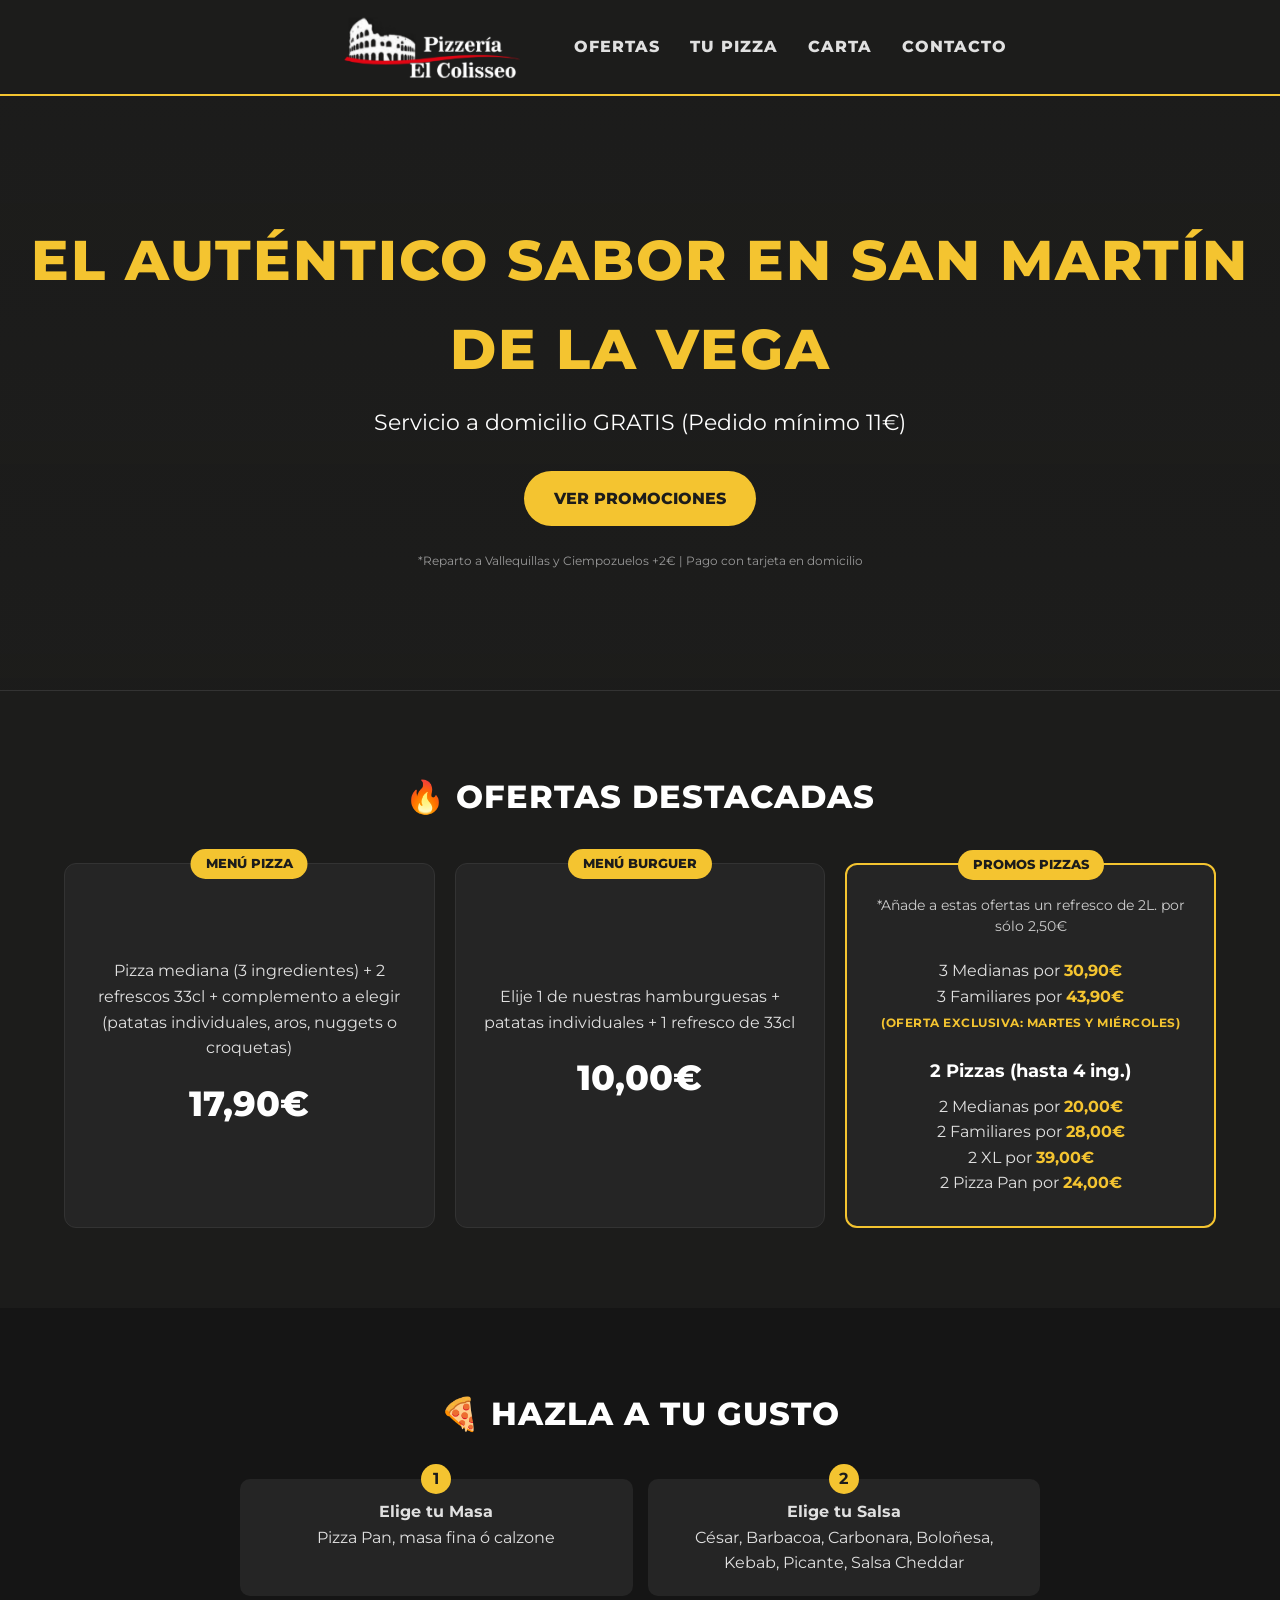
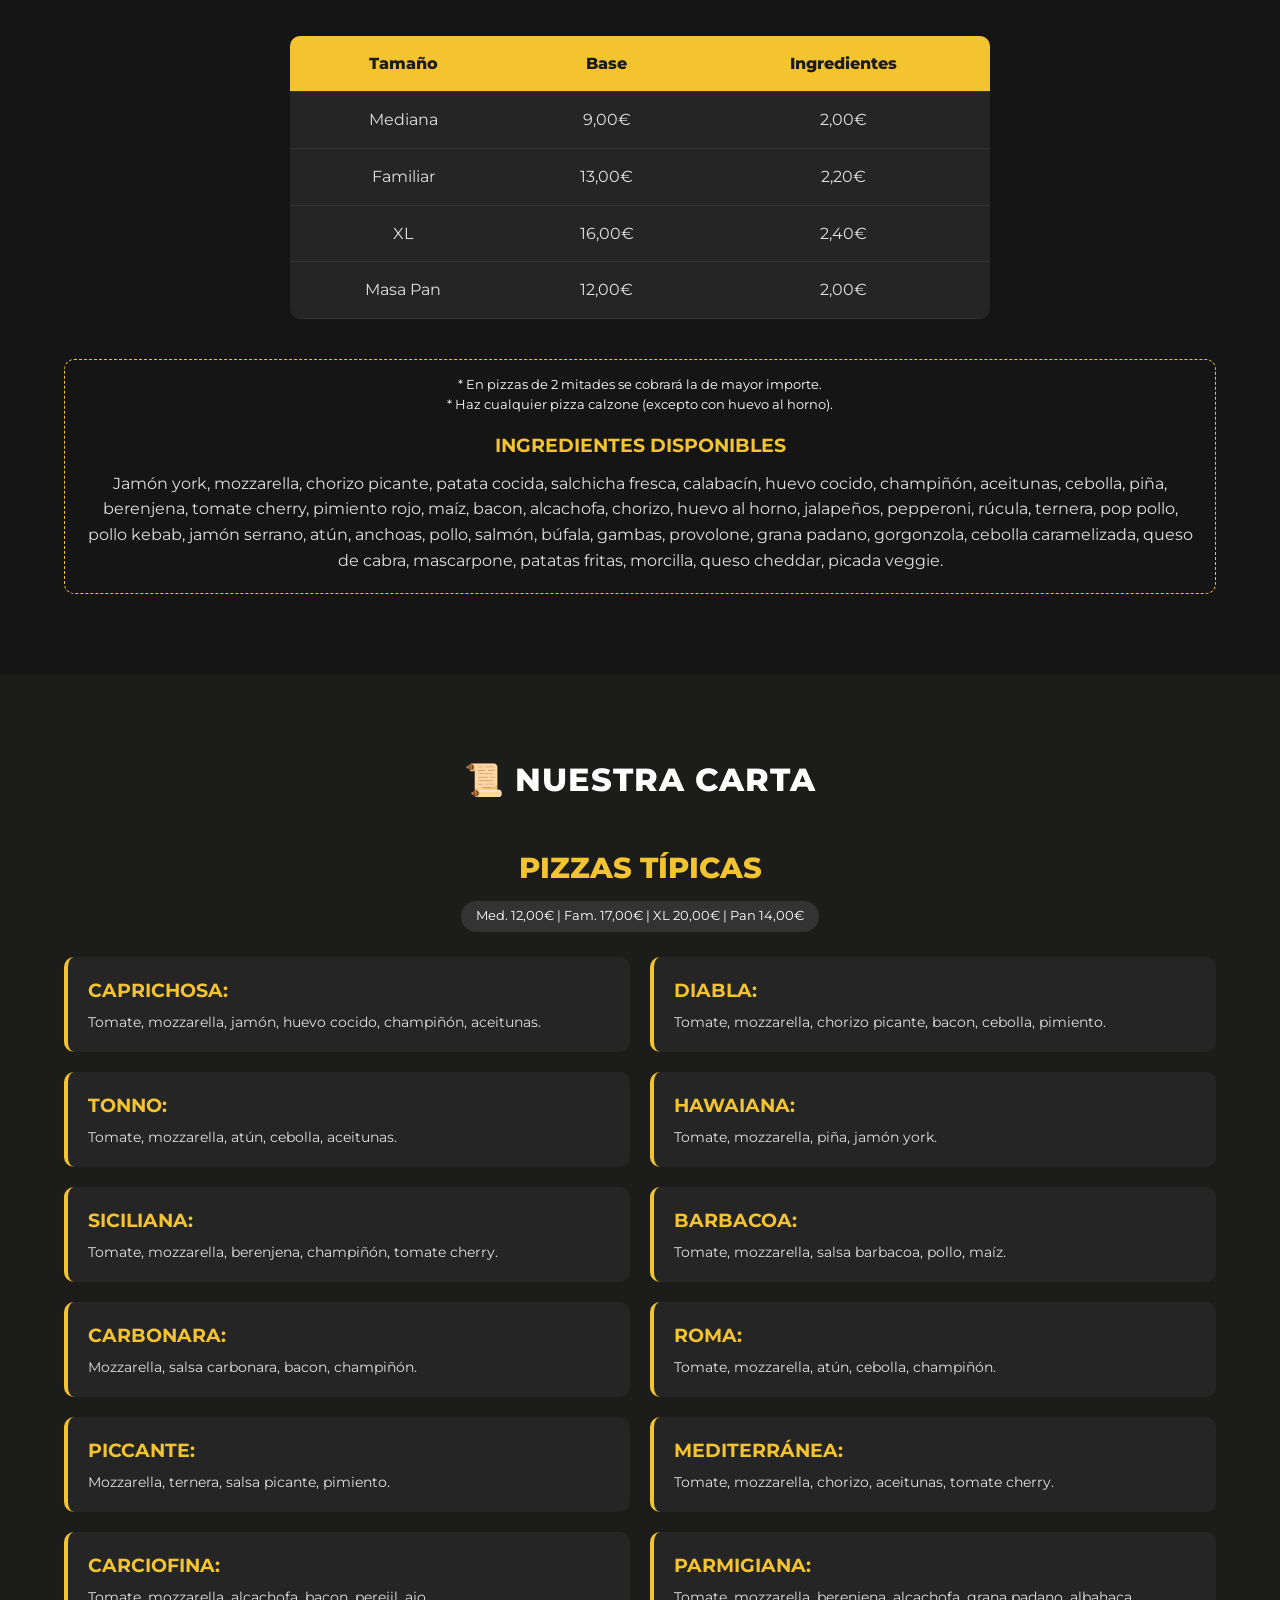
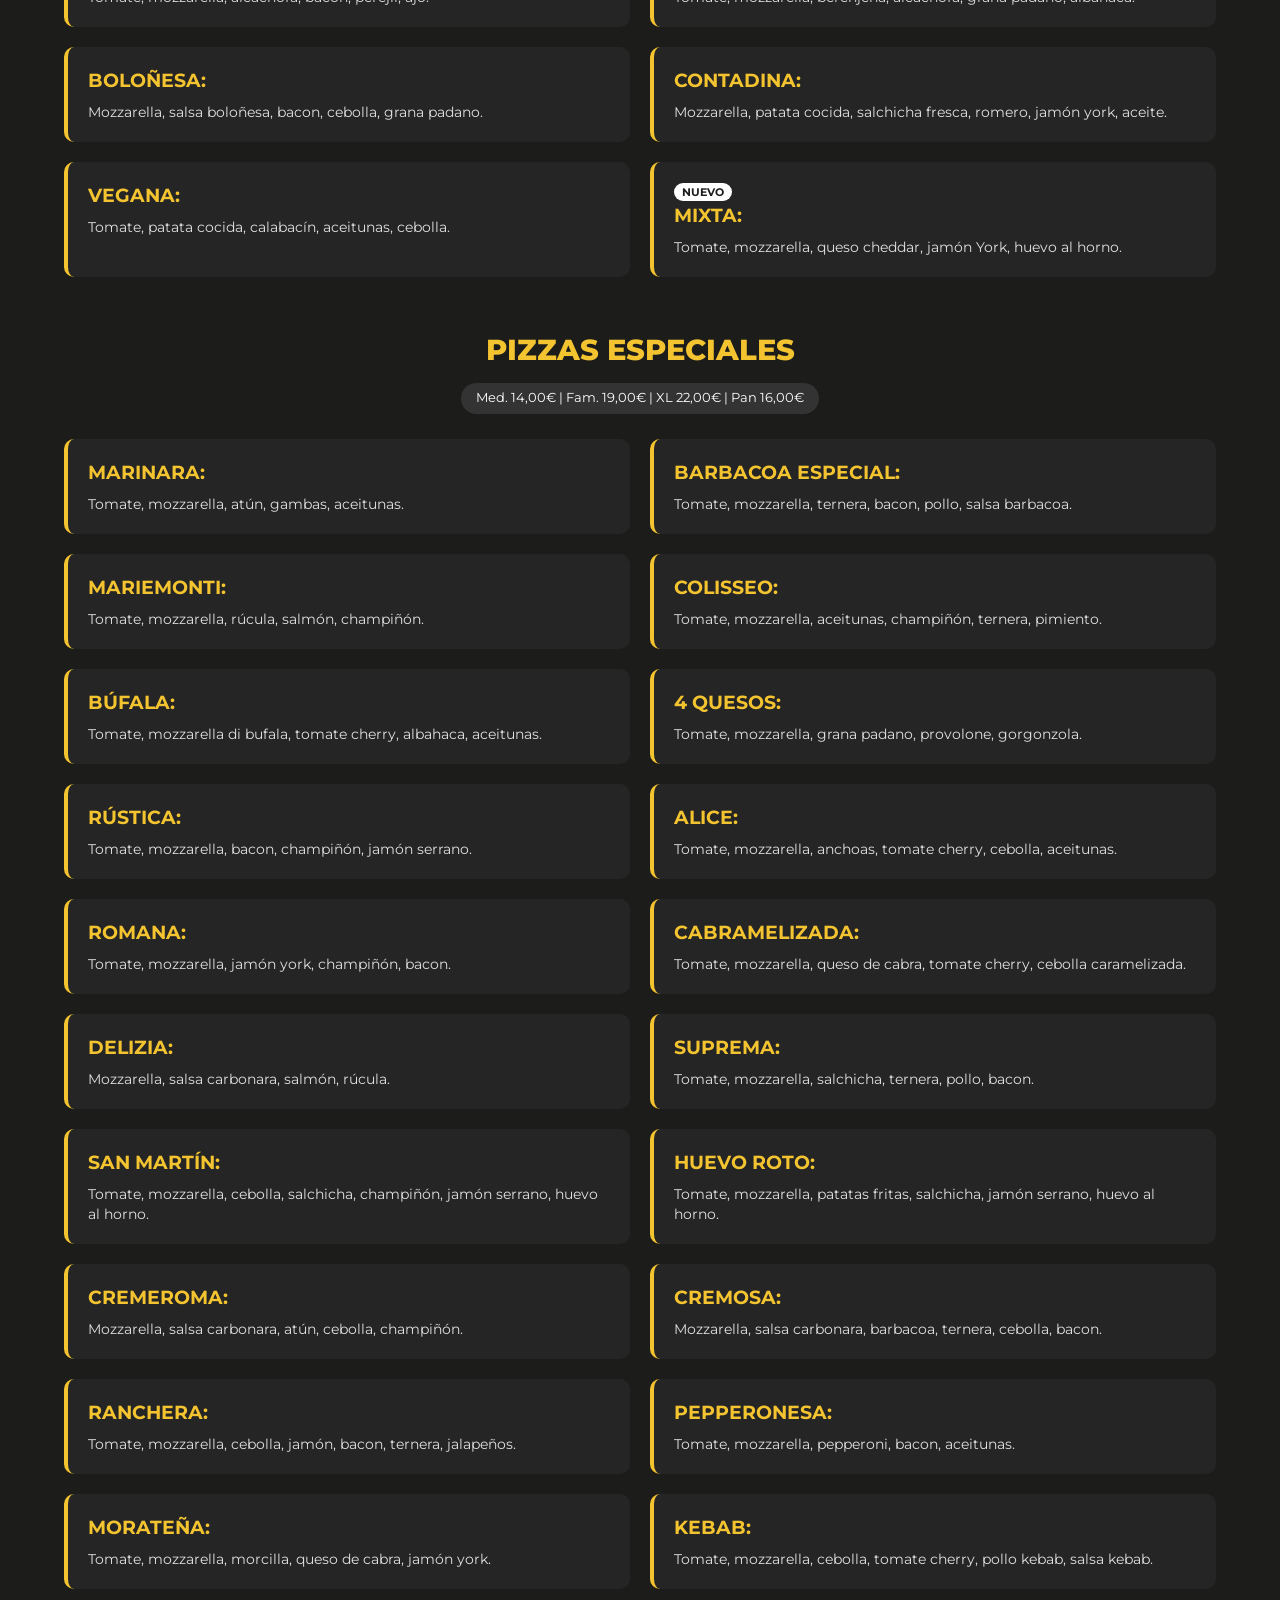
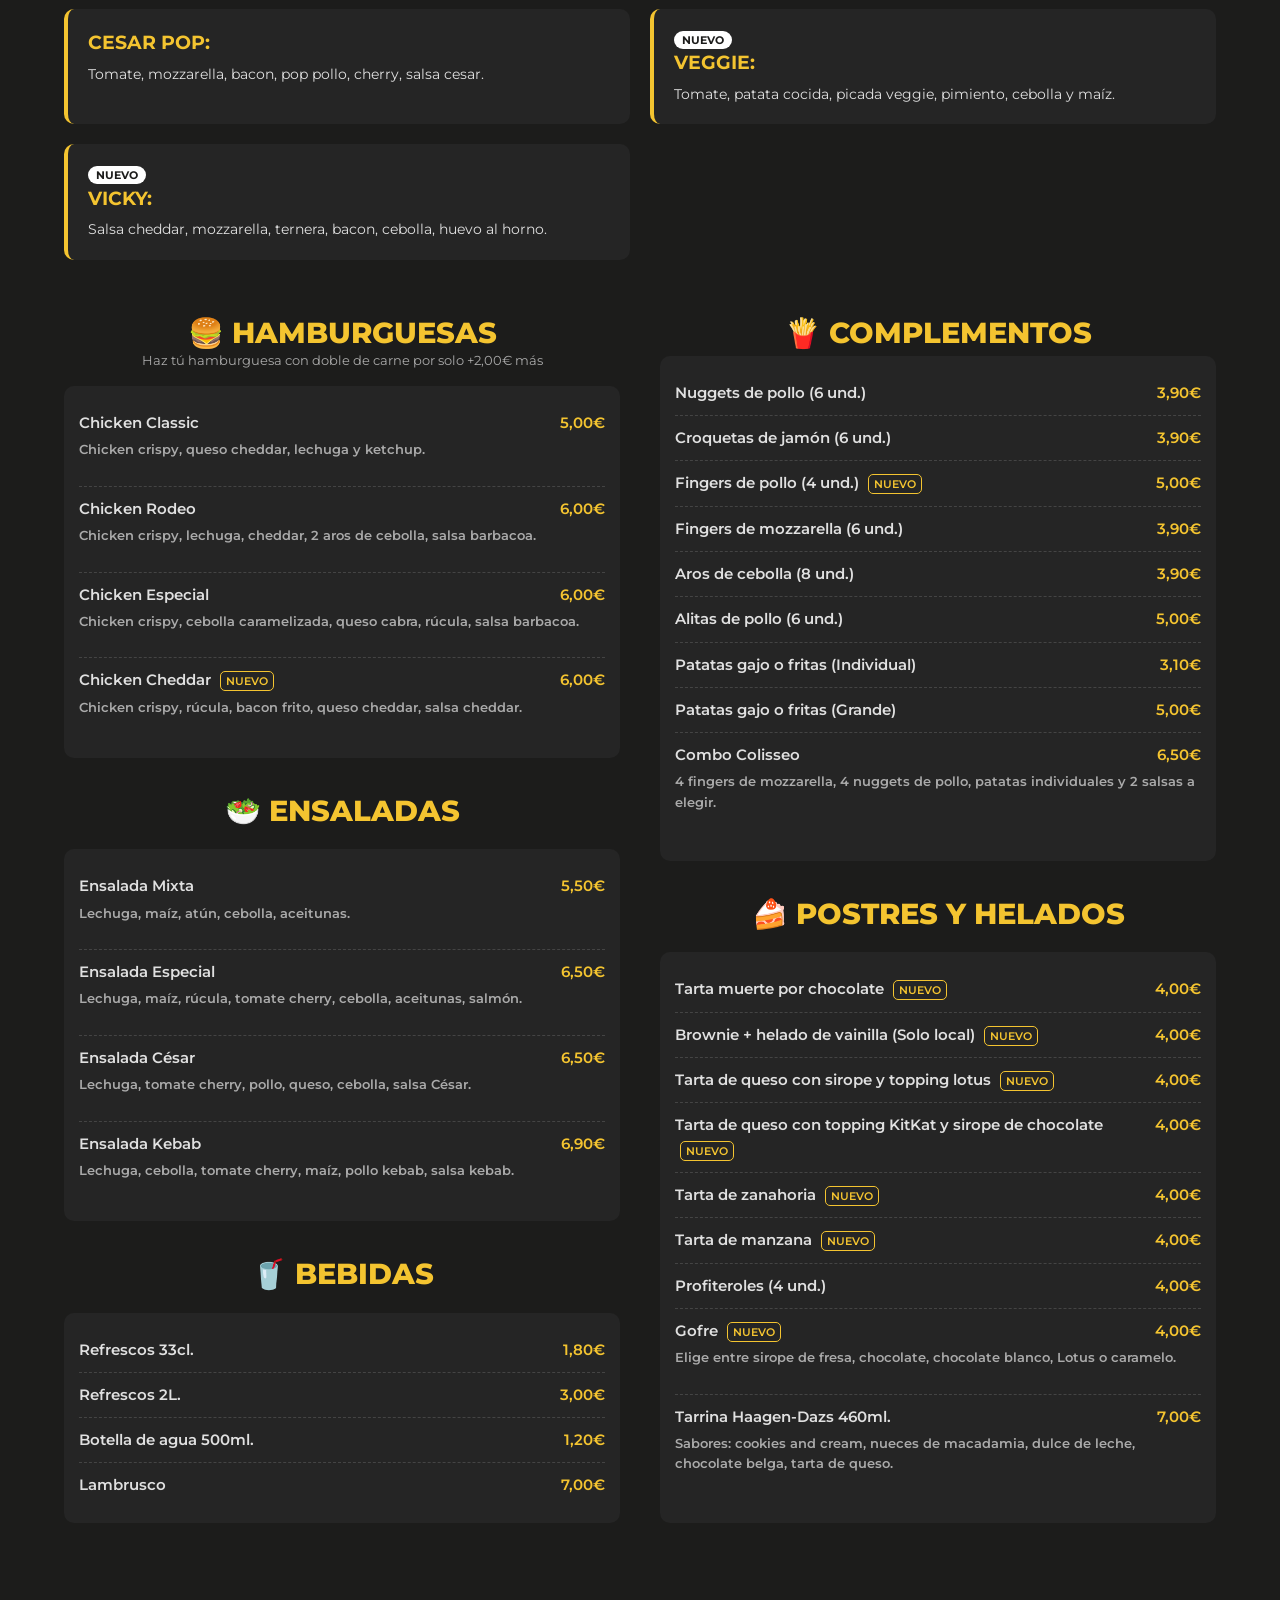
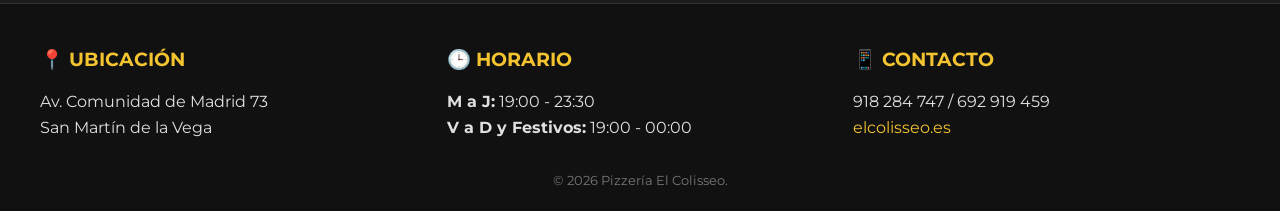
==== commit 17a48b7a: "Update print statement from 'Hello' to 'Goodbye'" ====
--- a/index.html
+++ b/index.html
@@ -8,7 +8,7 @@
     <link href="https://fonts.googleapis.com/css2?family=Montserrat:wght@400;600;800&display=swap" rel="stylesheet">
     <link rel="stylesheet" href="style.css">
 </head>
-<body>
+<body id="top">
 
     <header class="header">
         <!-- Menú Hamburguesa (Izquierda) -->
@@ -18,10 +18,10 @@
             <span class="bar"></span>
         </div>
 
-        <!-- Logo (Centro) -->
-        <div class="logo">
+        <!-- Logo (Centro) ¡Ahora es clickeable! -->
+        <a href="#top" class="logo">
             <img src="logo_2.png" alt="Pizzería El Colisseo" class="logo-img">
-        </div>
+        </a>
 
         <!-- Icono Teléfono (Derecha) -->
         <div class="telefono-icono" id="btn-telefono">
@@ -68,30 +68,38 @@
             <!-- Tarjeta 1: Menú Pizza -->
             <div class="tarjeta-oferta">
                 <div class="oferta-badge">Menú Pizza</div>
-                <p>Mediana (3 ing.) + 2 refrescos + complemento a elegir</p>
+                <p>Pizza mediana (3 ingredientes) + 2 refrescos 33cl + complemento a elegir (patatas individuales, aros, nuggets o croquetas)</p>
                 <span class="precio">17,90€</span>
             </div>
             
             <!-- Tarjeta 2: Menú Burguer -->
             <div class="tarjeta-oferta">
                 <div class="oferta-badge">Menú Burguer</div>
-                <p>Hamburguesa + patatas + refresco</p>
+                <p>Elije 1 de nuestras hamburguesas + patatas individuales + 1 refresco de 33cl</p>
                 <span class="precio">10,00€</span>
             </div>
             
-            <!-- Tarjeta 3: Todas las Promos de Pizzas (La del marco amarillo) -->
+            <!-- Tarjeta 3: Todas las Promos de Pizzas -->
             <div class="tarjeta-oferta destaque">
                 <div class="oferta-badge">Promos Pizzas</div>
                 
-                <h4 style="color: var(--blanco-titulos); margin-bottom: 5px;">Martes y Miércoles</h4>
-                <p>3 Medianas por <strong class="texto-mostaza">30,90€</strong></p>
-                <p style="margin-bottom: 15px;">3 Familiares por <strong class="texto-mostaza">43,90€</strong></p>
+                <p style="font-size:0.85rem; color:#ccc; margin-bottom:20px;">*Añade a estas ofertas un refresco de 2L. por sólo 2,50€</p>
                 
-                <h4 style="color: var(--blanco-titulos); margin-bottom: 5px;">2 Pizzas (hasta 4 ing.)</h4>
-                <p>2 Medianas por <strong class="texto-mostaza">20,00€</strong></p>
-                <p>2 Familiares por <strong class="texto-mostaza">28,00€</strong></p>
-                <p>2 XL por <strong class="texto-mostaza">39,00€</strong></p>
-                <p>2 Pizza Pan por <strong class="texto-mostaza">24,00€</strong></p>
+                <!-- Sección de 3 Pizzas con aclaración integrada -->
+                <div style="margin-bottom: 25px;">
+                    <p>3 Medianas por <strong class="texto-mostaza">30,90€</strong></p>
+                    <p>3 Familiares por <strong class="texto-mostaza">43,90€</strong></p>
+                    <span style="font-size: 0.75rem; color: var(--amarillo-mostaza); font-weight: bold; display: block; margin-top: 4px; letter-spacing: 0.5px;">(OFERTA EXCLUSIVA: MARTES Y MIÉRCOLES)</span>
+                </div>
+                
+                <!-- Sección de 2 Pizzas disponible cualquier día -->
+                <div>
+                    <h4 style="color: var(--blanco-titulos); margin-bottom: 8px; font-size: 1.1rem;">2 Pizzas (hasta 4 ing.)</h4>
+                    <p>2 Medianas por <strong class="texto-mostaza">20,00€</strong></p>
+                    <p>2 Familiares por <strong class="texto-mostaza">28,00€</strong></p>
+                    <p>2 XL por <strong class="texto-mostaza">39,00€</strong></p>
+                    <p>2 Pizza Pan por <strong class="texto-mostaza">24,00€</strong></p>
+                </div>
             </div>
         </div>
     </section>
@@ -103,12 +111,12 @@
             <div class="paso">
                 <span class="numero-paso">1</span>
                 <h4>Elige tu Masa</h4>
-                <p>Fina, Pan o Calzone</p>
+                <p>Pizza Pan, masa fina ó calzone</p>
             </div>
             <div class="paso">
                 <span class="numero-paso">2</span>
                 <h4>Elige tu Salsa</h4>
-                <p>César, Barbacoa, Carbonara, Boloñesa, Kebab, Picante, Cheddar</p>
+                <p>César, Barbacoa, Carbonara, Boloñesa, Kebab, Picante, Salsa Cheddar</p>
             </div>
         </div>
         
@@ -117,7 +125,7 @@
                 <tr>
                     <th>Tamaño</th>
                     <th>Base</th>
-                    <th>Ingrediente</th>
+                    <th>Ingredientes</th>
                 </tr>
                 <tr><td>Mediana</td><td>9,00€</td><td>2,00€</td></tr>
                 <tr><td>Familiar</td><td>13,00€</td><td>2,20€</td></tr>
@@ -127,8 +135,11 @@
         </div>
 
         <div class="ingredientes-caja">
+            <p class="nota" style="color: var(--blanco-titulos); margin-bottom: 5px;">* En pizzas de 2 mitades se cobrará la de mayor importe.</p>
+            <p class="nota" style="color: var(--blanco-titulos); margin-bottom: 15px;">* Haz cualquier pizza calzone (excepto con huevo al horno).</p>
+            
             <h3>Ingredientes Disponibles</h3>
-            <p>Jamón york, mozzarella, chorizo picante, patata cocida, salchicha fresca, calabacín, huevo cocido, champiñón, aceitunas, cebolla, piña, berenjena, tomate cherry, pimiento rojo, maíz, bacon, alcachofa, chorizo, huevo al horno, jalapeños, pepperoni, rúcula, ternera, pop pollo, pollo kebab, jamón serrano, atún, anchoas, pollo, salmón, búfala, gambas, provolone, grana padano, gorgonzola, cebolla caramelizada, queso de cabra, mascarpone, patatas fritas, morcilla, queso cheddar y picada veggie.</p>
+            <p>Jamón york, mozzarella, chorizo picante, patata cocida, salchicha fresca, calabacín, huevo cocido, champiñón, aceitunas, cebolla, piña, berenjena, tomate cherry, pimiento rojo, maíz, bacon, alcachofa, chorizo, huevo al horno, jalapeños, pepperoni, rúcula, ternera, pop pollo, pollo kebab, jamón serrano, atún, anchoas, pollo, salmón, búfala, gambas, provolone, grana padano, gorgonzola, cebolla caramelizada, queso de cabra, mascarpone, patatas fritas, morcilla, queso cheddar, picada veggie.</p>
         </div>
     </section>
 
@@ -138,7 +149,7 @@
         <div class="categoria-carta">
             <div class="cabecera-categoria">
                 <h3>Pizzas Típicas</h3>
-                <span class="precios-categoria">Med. 12€ | Fam. 17€ | XL 20€ | Pan 14€</span>
+                <span class="precios-categoria">Med. 12,00€ | Fam. 17,00€ | XL 20,00€ | Pan 14,00€</span>
             </div>
             <ul class="lista-platos">
                 <li><strong>Caprichosa:</strong> Tomate, mozzarella, jamón, huevo cocido, champiñón, aceitunas.</li>
@@ -163,7 +174,7 @@
         <div class="categoria-carta">
             <div class="cabecera-categoria">
                 <h3>Pizzas Especiales</h3>
-                <span class="precios-categoria">Med. 14€ | Fam. 19€ | XL 22€ | Pan 16€</span>
+                <span class="precios-categoria">Med. 14,00€ | Fam. 19,00€ | XL 22,00€ | Pan 16,00€</span>
             </div>
             <ul class="lista-platos">
                 <li><strong>Marinara:</strong> Tomate, mozzarella, atún, gambas, aceitunas.</li>
@@ -195,44 +206,111 @@
         <div class="grid-dos-columnas">
             <div class="columna">
                 <h3>🍔 Hamburguesas</h3>
-                <p class="nota">Doble de carne por +2,00€</p>
-                <ul class="lista-platos-detalle">
-                    <li><span>Chicken Classic</span> <span class="texto-mostaza">5,00€</span></li>
-                    <li><span>Chicken Rodeo</span> <span class="texto-mostaza">6,00€</span></li>
-                    <li><span>Chicken Especial</span> <span class="texto-mostaza">6,00€</span></li>
-                    <li><span>Chicken Cheddar <span class="etiqueta-pequena">NUEVO</span></span> <span class="texto-mostaza">6,00€</span></li>
+                <p class="nota" style="margin-bottom: 15px;">Haz tú hamburguesa con doble de carne por solo +2,00€ más</p>
+                <ul class="lista-platos-detalle">
+                    <li style="flex-direction: column; align-items: flex-start;">
+                        <div style="display: flex; justify-content: space-between; width: 100%;">
+                            <span>Chicken Classic</span> <span class="texto-mostaza">5,00€</span>
+                        </div>
+                        <span class="nota" style="text-align: left; margin-top: 5px;">Chicken crispy, queso cheddar, lechuga y ketchup.</span>
+                    </li>
+                    <li style="flex-direction: column; align-items: flex-start;">
+                        <div style="display: flex; justify-content: space-between; width: 100%;">
+                            <span>Chicken Rodeo</span> <span class="texto-mostaza">6,00€</span>
+                        </div>
+                        <span class="nota" style="text-align: left; margin-top: 5px;">Chicken crispy, lechuga, cheddar, 2 aros de cebolla, salsa barbacoa.</span>
+                    </li>
+                    <li style="flex-direction: column; align-items: flex-start;">
+                        <div style="display: flex; justify-content: space-between; width: 100%;">
+                            <span>Chicken Especial</span> <span class="texto-mostaza">6,00€</span>
+                        </div>
+                        <span class="nota" style="text-align: left; margin-top: 5px;">Chicken crispy, cebolla caramelizada, queso cabra, rúcula, salsa barbacoa.</span>
+                    </li>
+                    <li style="flex-direction: column; align-items: flex-start;">
+                        <div style="display: flex; justify-content: space-between; width: 100%;">
+                            <span>Chicken Cheddar <span class="etiqueta-pequena">NUEVO</span></span> <span class="texto-mostaza">6,00€</span>
+                        </div>
+                        <span class="nota" style="text-align: left; margin-top: 5px;">Chicken crispy, rúcula, bacon frito, queso cheddar, salsa cheddar.</span>
+                    </li>
                 </ul>
 
                 <h3 class="margen-top">🥗 Ensaladas</h3>
                 <ul class="lista-platos-detalle">
-                    <li><span>Mixta</span> <span class="texto-mostaza">5,50€</span></li>
-                    <li><span>Especial</span> <span class="texto-mostaza">6,50€</span></li>
-                    <li><span>César</span> <span class="texto-mostaza">6,50€</span></li>
-                    <li><span>Kebab</span> <span class="texto-mostaza">6,90€</span></li>
+                    <li style="flex-direction: column; align-items: flex-start;">
+                        <div style="display: flex; justify-content: space-between; width: 100%;">
+                            <span>Ensalada Mixta</span> <span class="texto-mostaza">5,50€</span>
+                        </div>
+                        <span class="nota" style="text-align: left; margin-top: 5px;">Lechuga, maíz, atún, cebolla, aceitunas.</span>
+                    </li>
+                    <li style="flex-direction: column; align-items: flex-start;">
+                        <div style="display: flex; justify-content: space-between; width: 100%;">
+                            <span>Ensalada Especial</span> <span class="texto-mostaza">6,50€</span>
+                        </div>
+                        <span class="nota" style="text-align: left; margin-top: 5px;">Lechuga, maíz, rúcula, tomate cherry, cebolla, aceitunas, salmón.</span>
+                    </li>
+                    <li style="flex-direction: column; align-items: flex-start;">
+                        <div style="display: flex; justify-content: space-between; width: 100%;">
+                            <span>Ensalada César</span> <span class="texto-mostaza">6,50€</span>
+                        </div>
+                        <span class="nota" style="text-align: left; margin-top: 5px;">Lechuga, tomate cherry, pollo, queso, cebolla, salsa César.</span>
+                    </li>
+                    <li style="flex-direction: column; align-items: flex-start;">
+                        <div style="display: flex; justify-content: space-between; width: 100%;">
+                            <span>Ensalada Kebab</span> <span class="texto-mostaza">6,90€</span>
+                        </div>
+                        <span class="nota" style="text-align: left; margin-top: 5px;">Lechuga, cebolla, tomate cherry, maíz, pollo kebab, salsa kebab.</span>
+                    </li>
+                </ul>
+                
+                <h3 class="margen-top">🥤 Bebidas</h3>
+                <ul class="lista-platos-detalle">
+                    <li><span>Refrescos 33cl.</span> <span class="texto-mostaza">1,80€</span></li>
+                    <li><span>Refrescos 2L.</span> <span class="texto-mostaza">3,00€</span></li>
+                    <li><span>Botella de agua 500ml.</span> <span class="texto-mostaza">1,20€</span></li>
+                    <li><span>Lambrusco</span> <span class="texto-mostaza">7,00€</span></li>
                 </ul>
             </div>
 
             <div class="columna">
-                <h3>🍟 Entrantes</h3>
-                <ul class="lista-platos-detalle">
-                    <li><span>Nuggets (6u)</span> <span class="texto-mostaza">3,90€</span></li>
-                    <li><span>Croquetas (6u)</span> <span class="texto-mostaza">3,90€</span></li>
-                    <li><span>Combo Colisseo</span> <span class="texto-mostaza">6,50€</span></li>
-                    <li><span>Fingers pollo (4u)</span> <span class="texto-mostaza">5,00€</span></li>
-                    <li><span>Fingers mozz. (6u)</span> <span class="texto-mostaza">3,90€</span></li>
-                    <li><span>Aros cebolla (8u)</span> <span class="texto-mostaza">3,90€</span></li>
-                    <li><span>Alitas pollo (6u)</span> <span class="texto-mostaza">5,00€</span></li>
-                    <li><span>Patatas (Ind.)</span> <span class="texto-mostaza">3,10€</span></li>
-                    <li><span>Patatas (Grande)</span> <span class="texto-mostaza">5,00€</span></li>
-                </ul>
-
-                <h3 class="margen-top">🍰 Postres (4,00€)</h3>
-                <ul class="lista-platos-detalle">
-                    <li>Tartas: Chocolate, Queso, Zanahoria, Manzana</li>
-                    <li>Brownie con helado</li>
-                    <li>Profiteroles (4u)</li>
-                    <li>Gofre</li>
-                    <li><span>Tarrina Haagen-Dazs</span> <span class="texto-mostaza">7,00€</span></li>
+                <h3>🍟 Complementos</h3>
+                <ul class="lista-platos-detalle">
+                    <li><span>Nuggets de pollo (6 und.)</span> <span class="texto-mostaza">3,90€</span></li>
+                    <li><span>Croquetas de jamón (6 und.)</span> <span class="texto-mostaza">3,90€</span></li>
+                    <li><span>Fingers de pollo (4 und.) <span class="etiqueta-pequena">NUEVO</span></span> <span class="texto-mostaza">5,00€</span></li>
+                    <li><span>Fingers de mozzarella (6 und.)</span> <span class="texto-mostaza">3,90€</span></li>
+                    <li><span>Aros de cebolla (8 und.)</span> <span class="texto-mostaza">3,90€</span></li>
+                    <li><span>Alitas de pollo (6 und.)</span> <span class="texto-mostaza">5,00€</span></li>
+                    <li><span>Patatas gajo o fritas (Individual)</span> <span class="texto-mostaza">3,10€</span></li>
+                    <li><span>Patatas gajo o fritas (Grande)</span> <span class="texto-mostaza">5,00€</span></li>
+                    <li style="flex-direction: column; align-items: flex-start;">
+                        <div style="display: flex; justify-content: space-between; width: 100%;">
+                            <span>Combo Colisseo</span> <span class="texto-mostaza">6,50€</span>
+                        </div>
+                        <span class="nota" style="text-align: left; margin-top: 5px;">4 fingers de mozzarella, 4 nuggets de pollo, patatas individuales y 2 salsas a elegir.</span>
+                    </li>
+                </ul>
+
+                <h3 class="margen-top">🍰 Postres y Helados</h3>
+                <ul class="lista-platos-detalle">
+                    <li><span>Tarta muerte por chocolate <span class="etiqueta-pequena">NUEVO</span></span> <span class="texto-mostaza">4,00€</span></li>
+                    <li><span>Brownie + helado de vainilla (Solo local) <span class="etiqueta-pequena">NUEVO</span></span> <span class="texto-mostaza">4,00€</span></li>
+                    <li><span>Tarta de queso con sirope y topping lotus <span class="etiqueta-pequena">NUEVO</span></span> <span class="texto-mostaza">4,00€</span></li>
+                    <li><span>Tarta de queso con topping KitKat y sirope de chocolate <span class="etiqueta-pequena">NUEVO</span></span> <span class="texto-mostaza">4,00€</span></li>
+                    <li><span>Tarta de zanahoria <span class="etiqueta-pequena">NUEVO</span></span> <span class="texto-mostaza">4,00€</span></li>
+                    <li><span>Tarta de manzana <span class="etiqueta-pequena">NUEVO</span></span> <span class="texto-mostaza">4,00€</span></li>
+                    <li><span>Profiteroles (4 und.)</span> <span class="texto-mostaza">4,00€</span></li>
+                    <li style="flex-direction: column; align-items: flex-start;">
+                        <div style="display: flex; justify-content: space-between; width: 100%;">
+                            <span>Gofre <span class="etiqueta-pequena">NUEVO</span></span> <span class="texto-mostaza">4,00€</span>
+                        </div>
+                        <span class="nota" style="text-align: left; margin-top: 5px;">Elige entre sirope de fresa, chocolate, chocolate blanco, Lotus o caramelo.</span>
+                    </li>
+                    <li style="flex-direction: column; align-items: flex-start;">
+                        <div style="display: flex; justify-content: space-between; width: 100%;">
+                            <span>Tarrina Haagen-Dazs 460ml.</span> <span class="texto-mostaza">7,00€</span>
+                        </div>
+                        <span class="nota" style="text-align: left; margin-top: 5px;">Sabores: cookies and cream, nueces de macadamia, dulce de leche, chocolate belga, tarta de queso.</span>
+                    </li>
                 </ul>
             </div>
         </div>
--- a/style.css
+++ b/style.css
@@ -23,46 +23,141 @@
 }
 
 /* MÓVIL PRIMERO (El diseño por defecto) */
+/* MÓVIL PRIMERO (El diseño por defecto) */
 .header {
     background-color: var(--negro-fondo);
-    padding: 15px;
+    padding: 10px 20px;
     border-bottom: 2px solid var(--amarillo-mostaza);
-    text-align: center;
+    display: flex;
+    justify-content: space-between; /* Separa los elementos: izquierda, centro y derecha */
+    align-items: center;
     position: sticky;
     top: 0;
     z-index: 1000;
 }
 
 .logo-img {
-    max-width: 250px;
+    max-width: 160px; /* Un poco más pequeño en móvil para que quepa todo */
     height: auto;
-    margin-bottom: 10px;
-}
-
-.contacto-rapido {
-    color: var(--blanco-titulos);
-    font-weight: 600;
-    font-size: 1.1rem;
-    margin-bottom: 15px;
+    display: block;
+}
+
+/* Icono Menú Hamburguesa */
+.menu-toggle {
+    cursor: pointer;
+    display: flex;
+    flex-direction: column;
+    gap: 5px;
+    z-index: 1001; /* Siempre por encima */
+}
+
+.menu-toggle .bar {
+    width: 25px;
+    height: 3px;
+    background-color: var(--amarillo-mostaza);
+    transition: var(--transicion);
+}
+
+/* Icono Teléfono */
+.telefono-icono {
+    font-size: 1.5rem;
+    cursor: pointer;
+    color: var(--amarillo-mostaza);
+    z-index: 1001;
+}
+
+/* Menú lateral oculto */
+.nav-menu {
+    position: fixed;
+    top: 0;
+    left: -100%; /* Oculto a la izquierda */
+    width: 70%;
+    max-width: 300px;
+    height: 100vh; /* Ocupa toda la altura de la pantalla */
+    background-color: #111;
+    display: flex;
+    flex-direction: column;
+    justify-content: center;
+    align-items: center;
+    transition: 0.4s ease;
+    box-shadow: 2px 0 10px rgba(0,0,0,0.8);
+    z-index: 999;
+}
+
+.nav-menu.activo {
+    left: 0; /* Al añadir esta clase con Javascript, el menú entra en pantalla */
 }
 
 .nav-links {
     list-style: none;
     display: flex;
-    justify-content: center;
-    flex-wrap: wrap;
-    gap: 15px;
+    flex-direction: column;
+    gap: 40px;
+    text-align: center;
 }
 
 .nav-links a {
-    color: var(--amarillo-mostaza);
+    color: var(--blanco-texto);
     text-decoration: none;
-    font-weight: 600;
-    font-size: 0.9rem;
+    font-weight: 800;
+    font-size: 1.5rem;
     text-transform: uppercase;
     letter-spacing: 1px;
 }
 
+/* Diseño de la ventana que salta para llamar (Modal) */
+.modal-telefono {
+    display: none; /* Oculto por defecto */
+    position: fixed;
+    top: 0;
+    left: 0;
+    width: 100%;
+    height: 100%;
+    background-color: rgba(0,0,0,0.8); /* Fondo negro transparente */
+    z-index: 2000;
+    justify-content: center;
+    align-items: center;
+}
+
+.modal-telefono.activo {
+    display: flex; /* Se muestra al activarlo */
+}
+
+.modal-contenido {
+    background-color: var(--negro-tarjeta);
+    padding: 30px;
+    border-radius: 12px;
+    border: 2px solid var(--amarillo-mostaza);
+    text-align: center;
+    position: relative;
+    width: 90%;
+    max-width: 350px;
+}
+
+.cerrar-modal {
+    position: absolute;
+    top: 5px;
+    right: 15px;
+    font-size: 2rem;
+    color: var(--blanco-texto);
+    cursor: pointer;
+}
+
+.numeros-contacto {
+    display: flex;
+    flex-direction: column;
+    gap: 15px;
+}
+
+.btn-llamar {
+    background-color: var(--amarillo-mostaza);
+    color: var(--negro-fondo);
+    padding: 15px;
+    border-radius: 8px;
+    text-decoration: none;
+    font-weight: 800;
+    font-size: 1.2rem;
+}
 .hero {
     background: linear-gradient(rgba(28,28,27,0.85), rgba(28,28,27,0.95)), url('https://images.unsplash.com/photo-1513104890138-7c749659a591?ixlib=rb-1.2.1&auto=format&fit=crop&w=1000&q=80') center/cover;
     padding: 80px 20px;
@@ -351,19 +446,46 @@
    Aquí indicamos cómo se dividen las columnas
    ========================================================= */
 @media (min-width: 768px) {
+    /* Ocultamos iconos de móvil en ordenador */
+    .menu-toggle { display: none; }
+    .telefono-icono { display: none; }
+    
     .header {
+        padding: 10px 5%;
+        justify-content: center; /* Centra el logo y el menú juntos */
+        gap: 120px; /* Crea una separación exacta entre el logo y las letras */
+    }
+    
+    .logo-img { max-width: 180px; }
+    
+    /* Restauramos el menú para que se vea horizontal en ordenador */
+    /* Restauramos el menú para que se vea horizontal en ordenador */
+    .nav-menu {
+        position: static;
+        height: auto;
+        width: auto;
+        background-color: transparent;
+        box-shadow: none;
         display: flex;
-        justify-content: space-between;
+        flex-direction: row;
+        align-items: center; /* Alinea todo perfectamente al centro vertical */
+    }
+    
+    .nav-links {
+        flex-direction: row;
+        gap: 30px; /* Le damos un poco más de aire entre las palabras */
         align-items: center;
-        padding: 10px 5%;
     }
     
-    .logo-img { margin-bottom: 0; max-width: 180px; }
-    
-    .contacto-rapido { margin-bottom: 0; font-size: 1.1rem; order: 3; }
-    .nav-links { order: 2; gap: 25px; }
-    .nav-links a { color: var(--blanco-texto); font-size: 0.95rem; transition: var(--transicion); }
-    .nav-links a:hover { color: var(--amarillo-mostaza); }
+    .nav-links a { 
+        font-size: 1rem; 
+        transition: var(--transicion); 
+        white-space: nowrap; /* ESTA ES LA CLAVE: Evita que las palabras se partan en dos líneas */
+    }
+    
+    .nav-links a:hover { 
+        color: var(--amarillo-mostaza); 
+    }
     
     .hero { padding: 120px 20px; }
     .hero-content h2 { font-size: 3.5rem; }
@@ -385,4 +507,4 @@
     .footer-grid { grid-template-columns: repeat(3, 1fr); text-align: left; max-width: 1200px; margin: 0 auto;}
     
     .contenedor-tabla { max-width: 700px; margin: 40px auto; }
-}+}
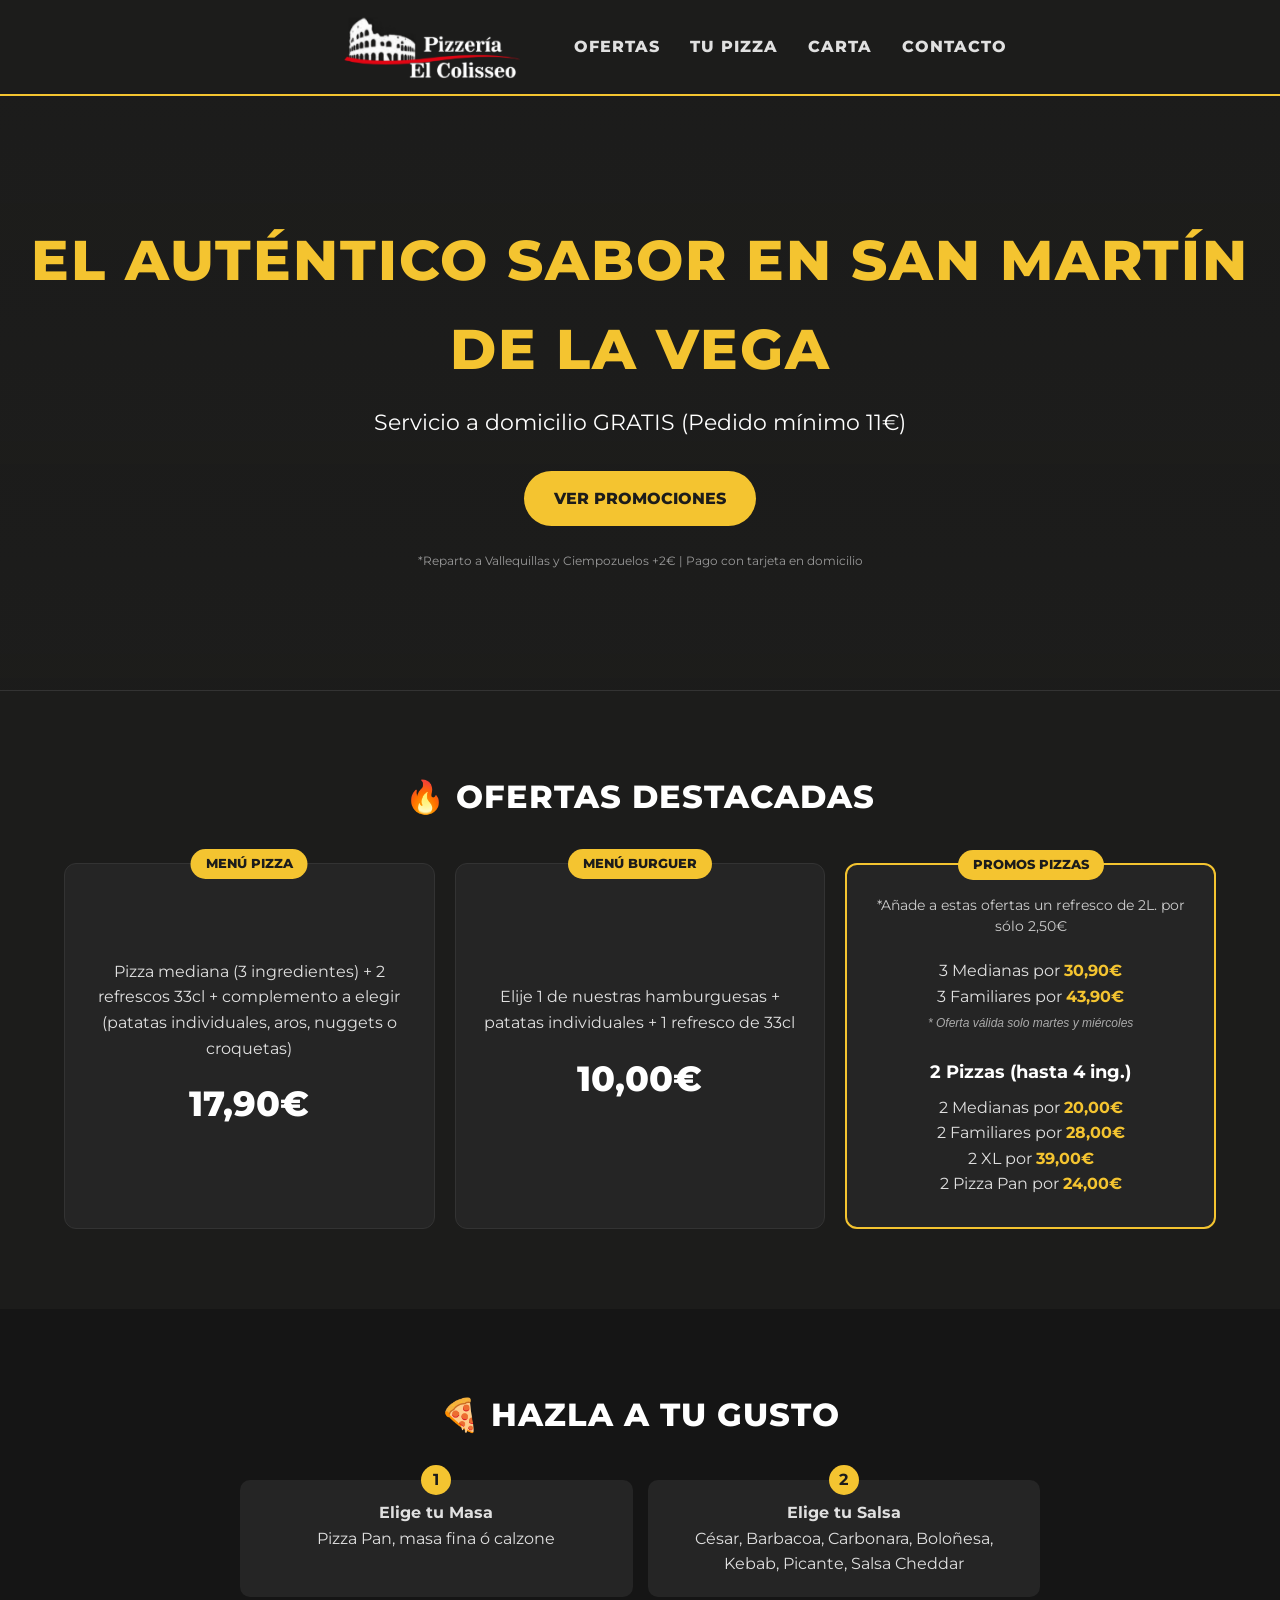
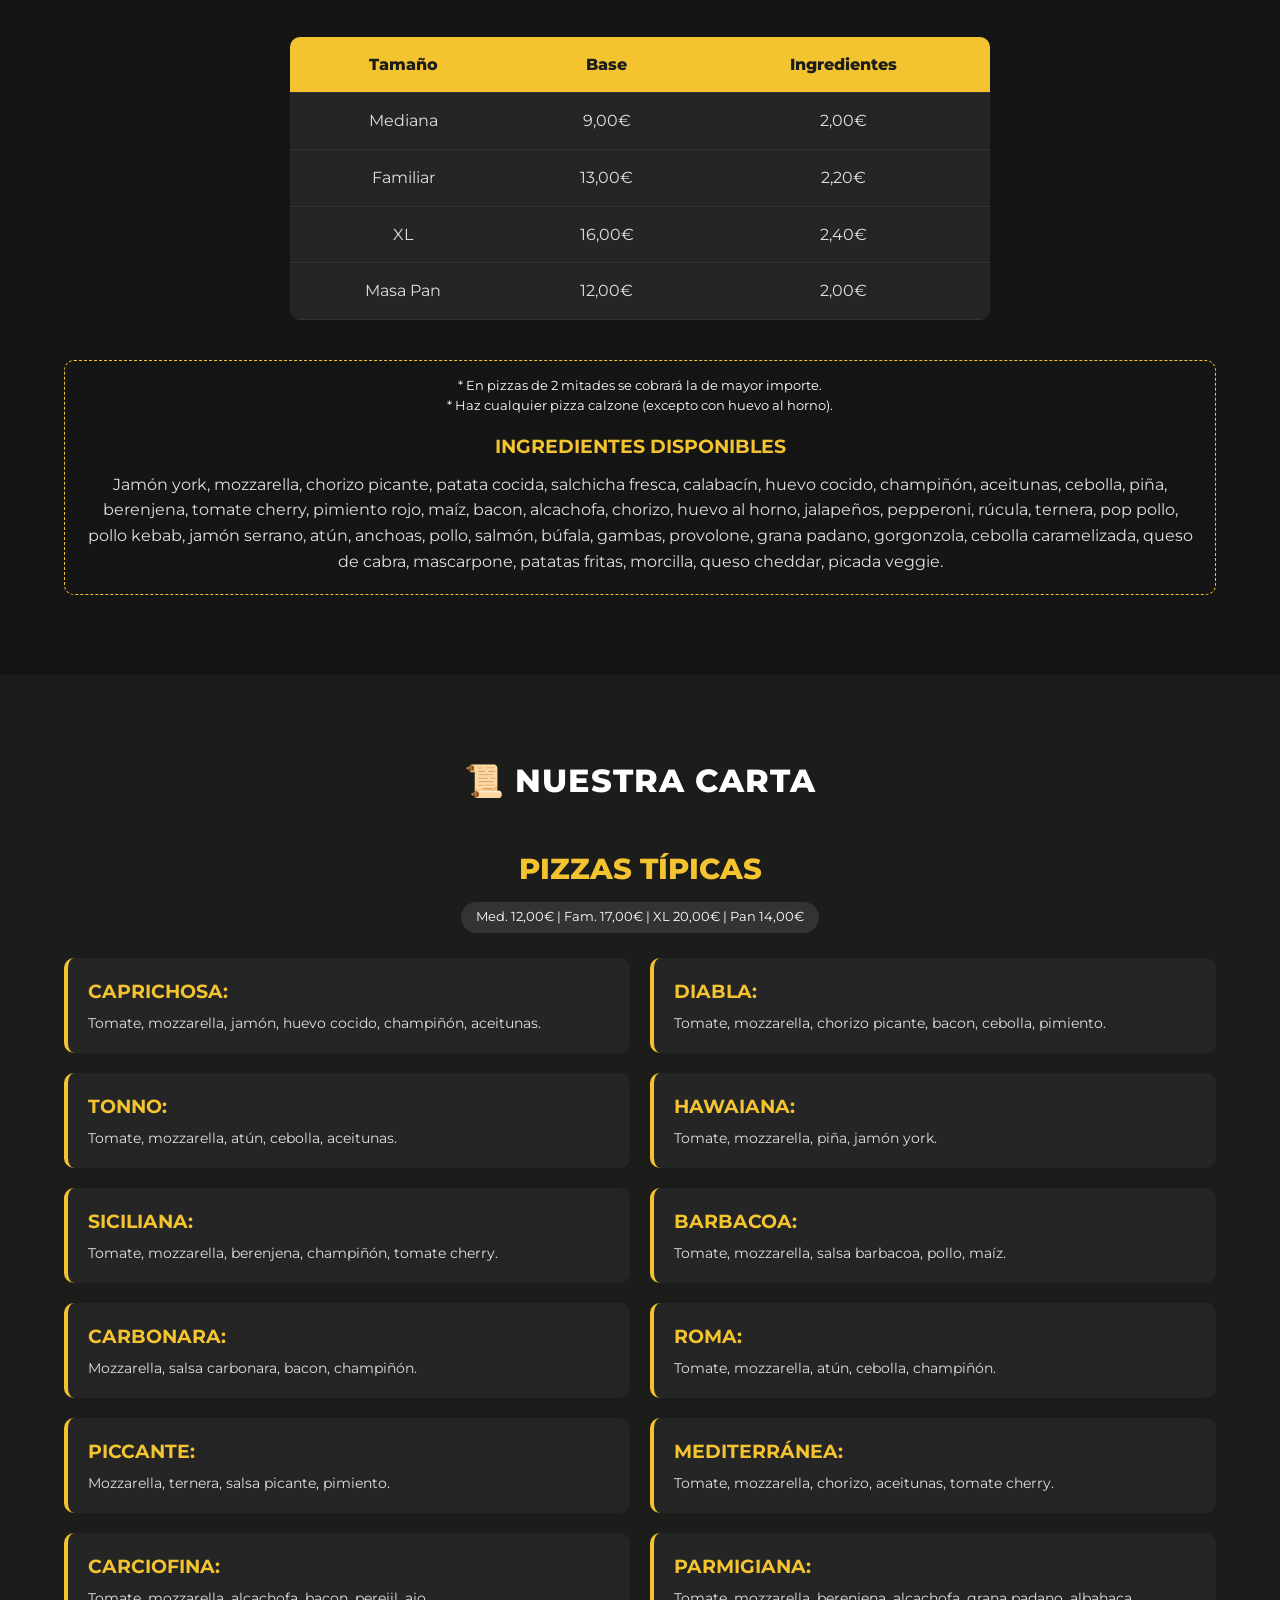
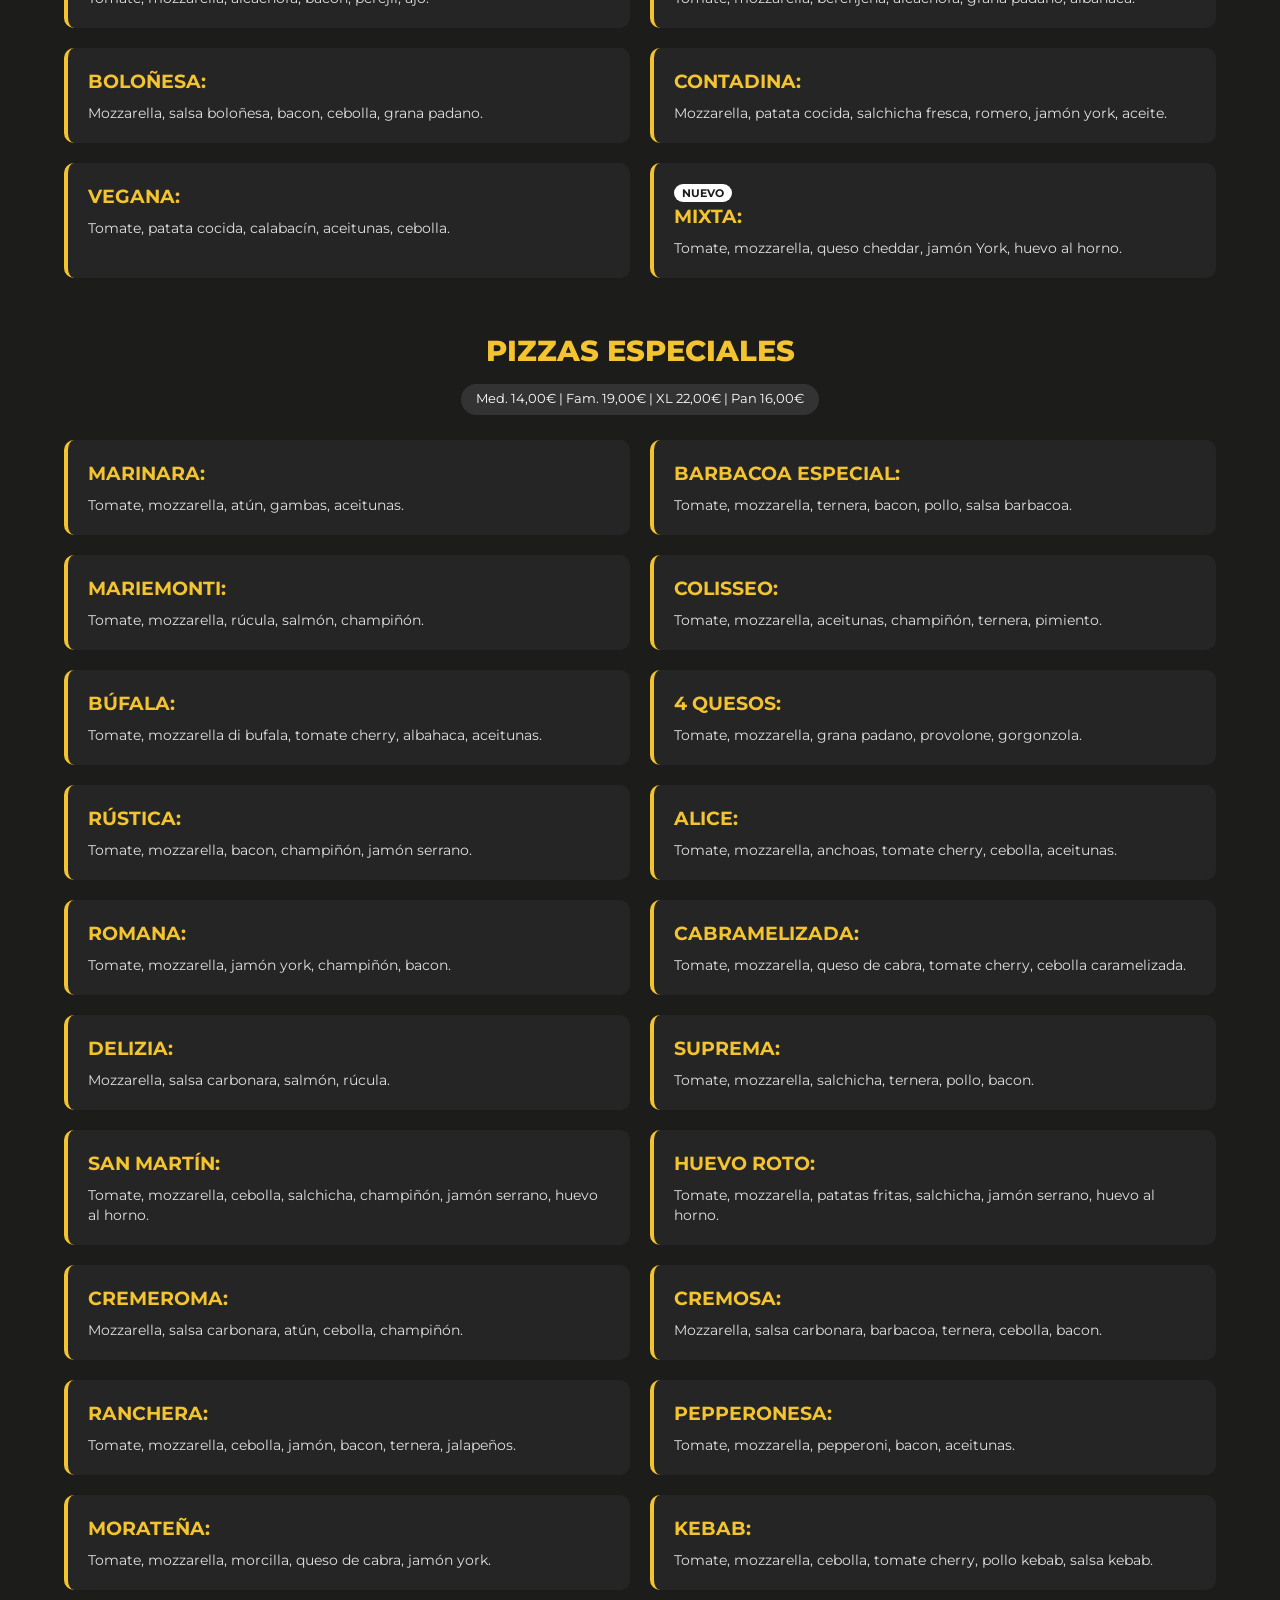
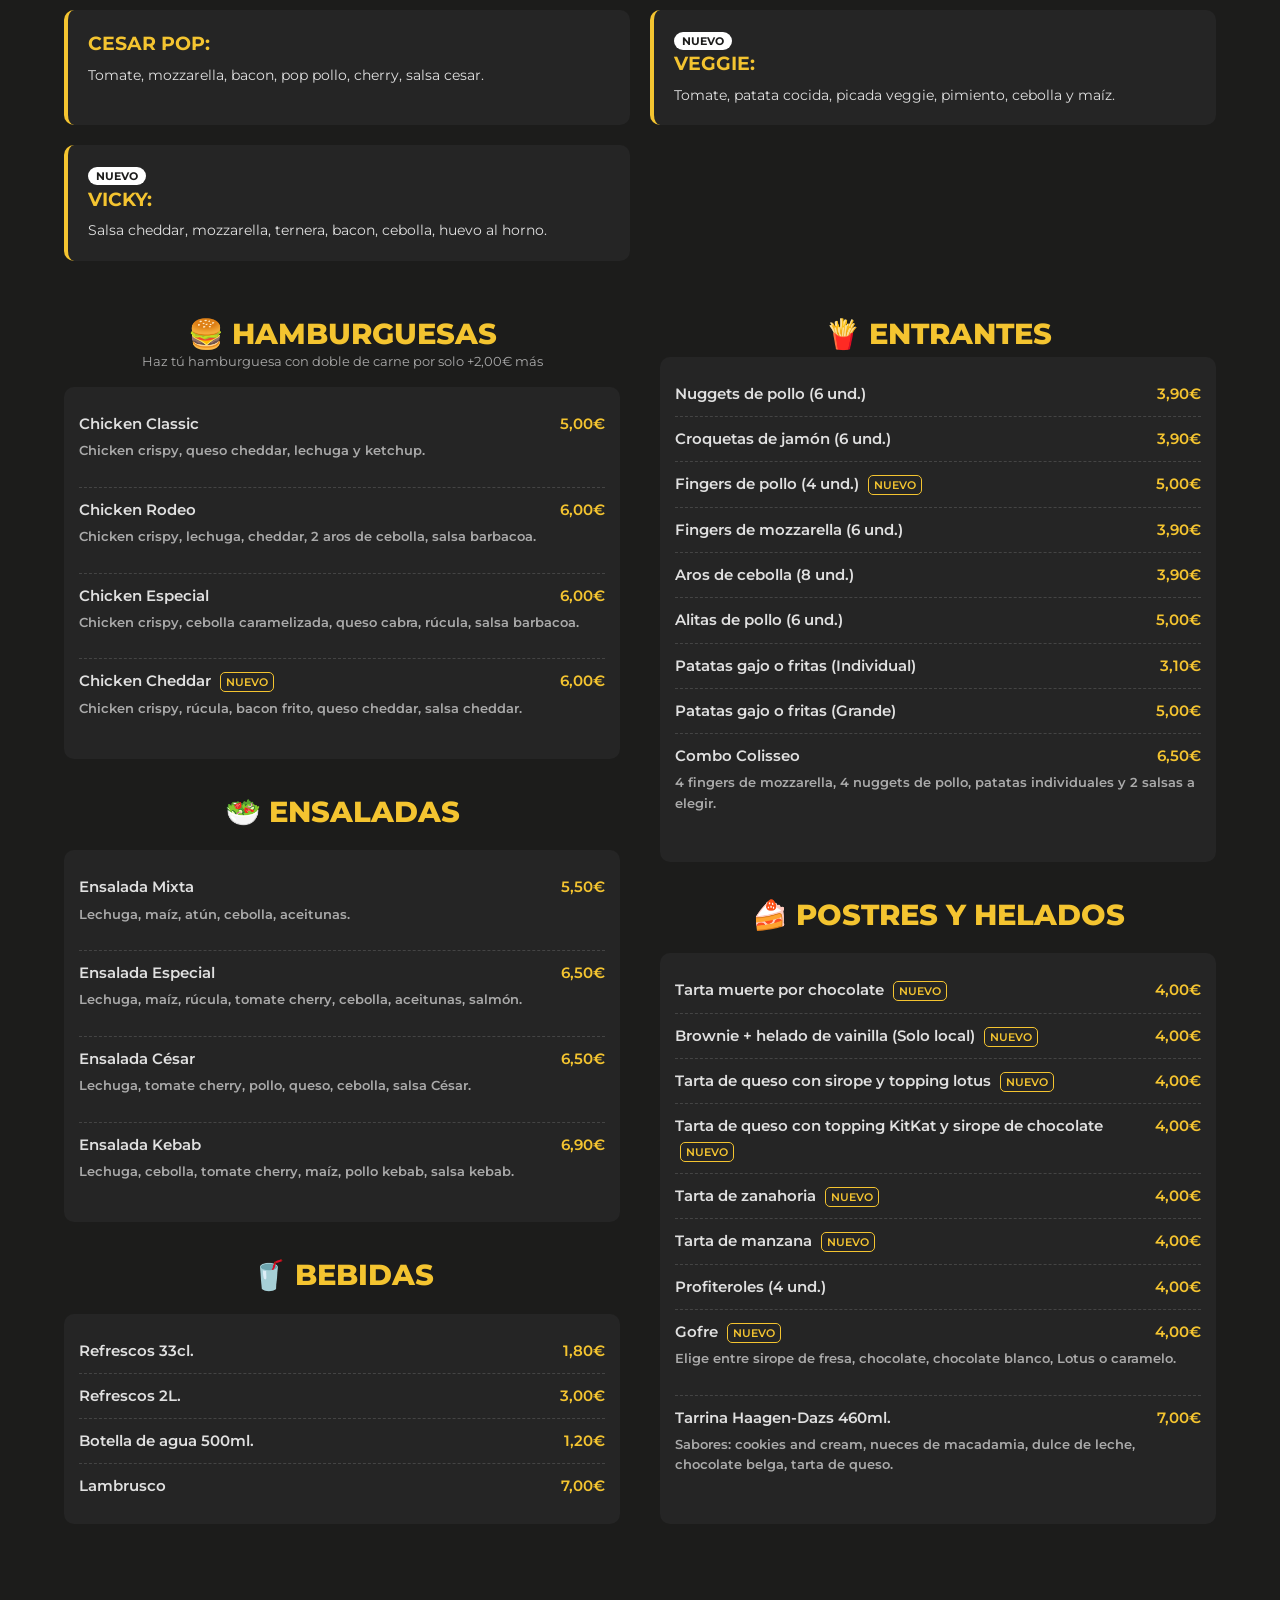
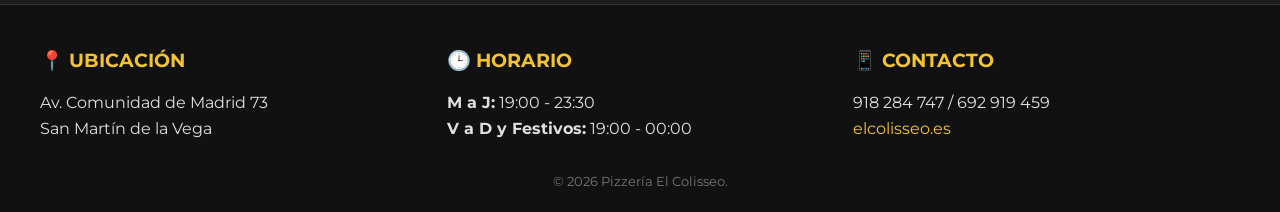
==== commit cb2809ca: "Update fmt.Println message from 'Hello' to 'Goodbye'" ====
--- a/index.html
+++ b/index.html
@@ -85,11 +85,11 @@
                 
                 <p style="font-size:0.85rem; color:#ccc; margin-bottom:20px;">*Añade a estas ofertas un refresco de 2L. por sólo 2,50€</p>
                 
-                <!-- Sección de 3 Pizzas con aclaración integrada -->
+                <!-- Sección de 3 Pizzas con la aclaración como nota al pie -->
                 <div style="margin-bottom: 25px;">
                     <p>3 Medianas por <strong class="texto-mostaza">30,90€</strong></p>
                     <p>3 Familiares por <strong class="texto-mostaza">43,90€</strong></p>
-                    <span style="font-size: 0.75rem; color: var(--amarillo-mostaza); font-weight: bold; display: block; margin-top: 4px; letter-spacing: 0.5px;">(OFERTA EXCLUSIVA: MARTES Y MIÉRCOLES)</span>
+                    <p style="font-size: 0.75rem; color: #aaa; font-weight: normal; margin-top: 5px; font-style: italic;">* Oferta válida solo martes y miércoles</p>
                 </div>
                 
                 <!-- Sección de 2 Pizzas disponible cualquier día -->
@@ -272,7 +272,7 @@
             </div>
 
             <div class="columna">
-                <h3>🍟 Complementos</h3>
+                <h3>🍟 Entrantes</h3>
                 <ul class="lista-platos-detalle">
                     <li><span>Nuggets de pollo (6 und.)</span> <span class="texto-mostaza">3,90€</span></li>
                     <li><span>Croquetas de jamón (6 und.)</span> <span class="texto-mostaza">3,90€</span></li>
--- a/style.css
+++ b/style.css
@@ -14,6 +14,10 @@
     padding: 0;
     box-sizing: border-box;
     font-family: 'Montserrat', sans-serif;
+}
+html {
+    scroll-behavior: smooth; /* Hace que toda la página se desplace de forma fluida */
+    scroll-padding-top: 90px; /* Evita que el menú fijo tape el contenido al saltar */
 }
 
 body {
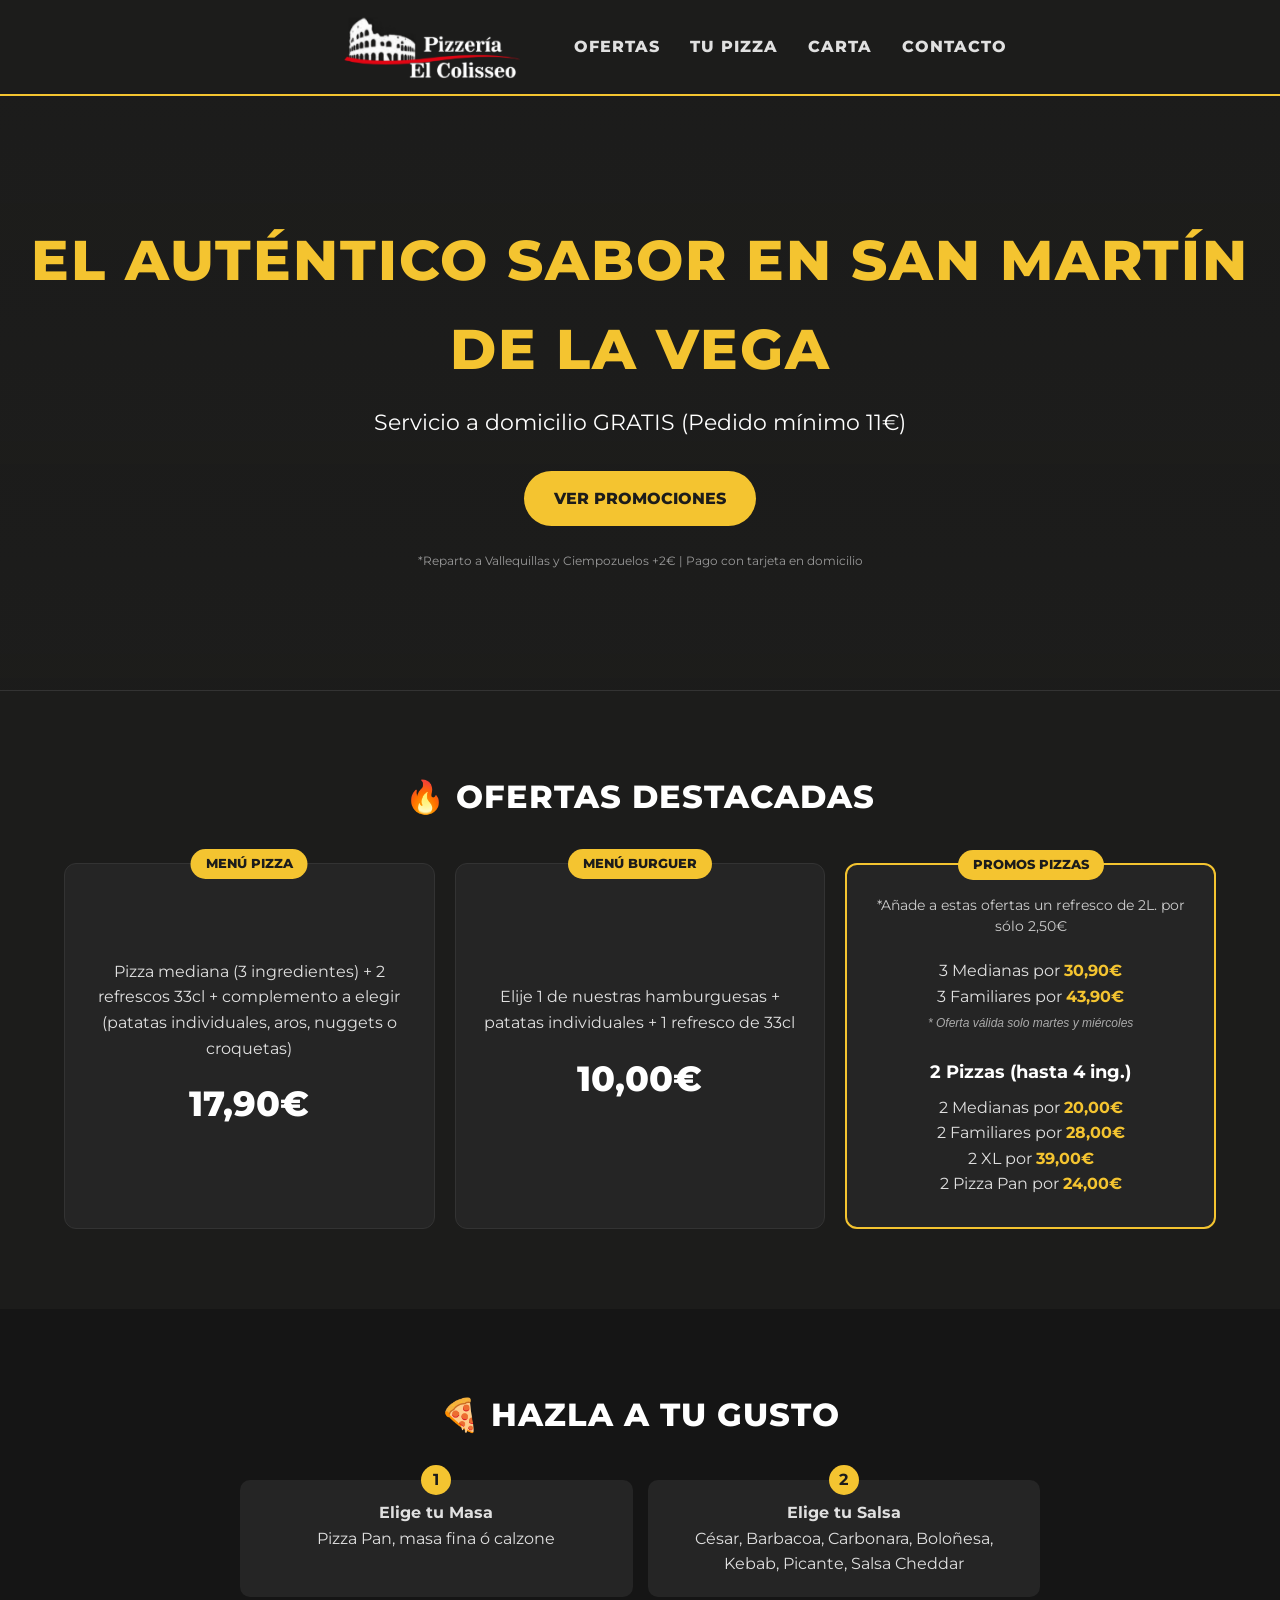
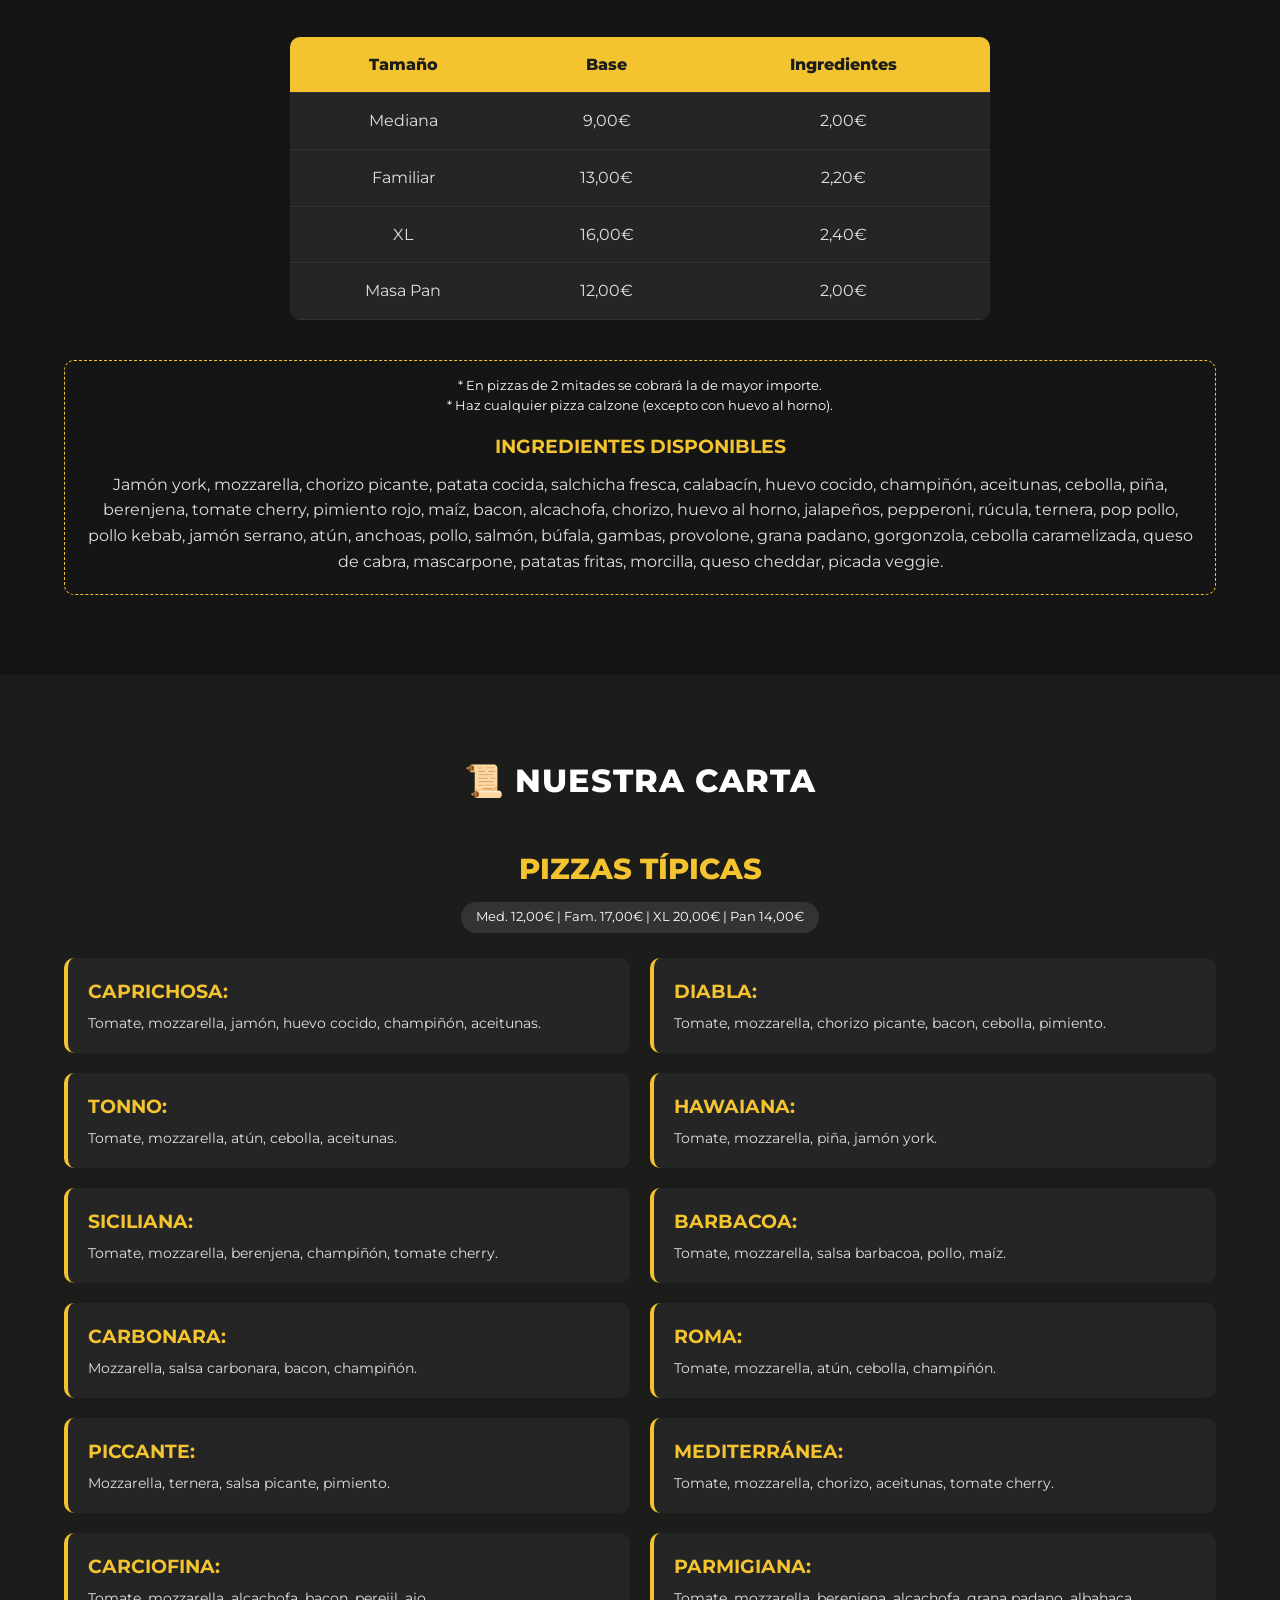
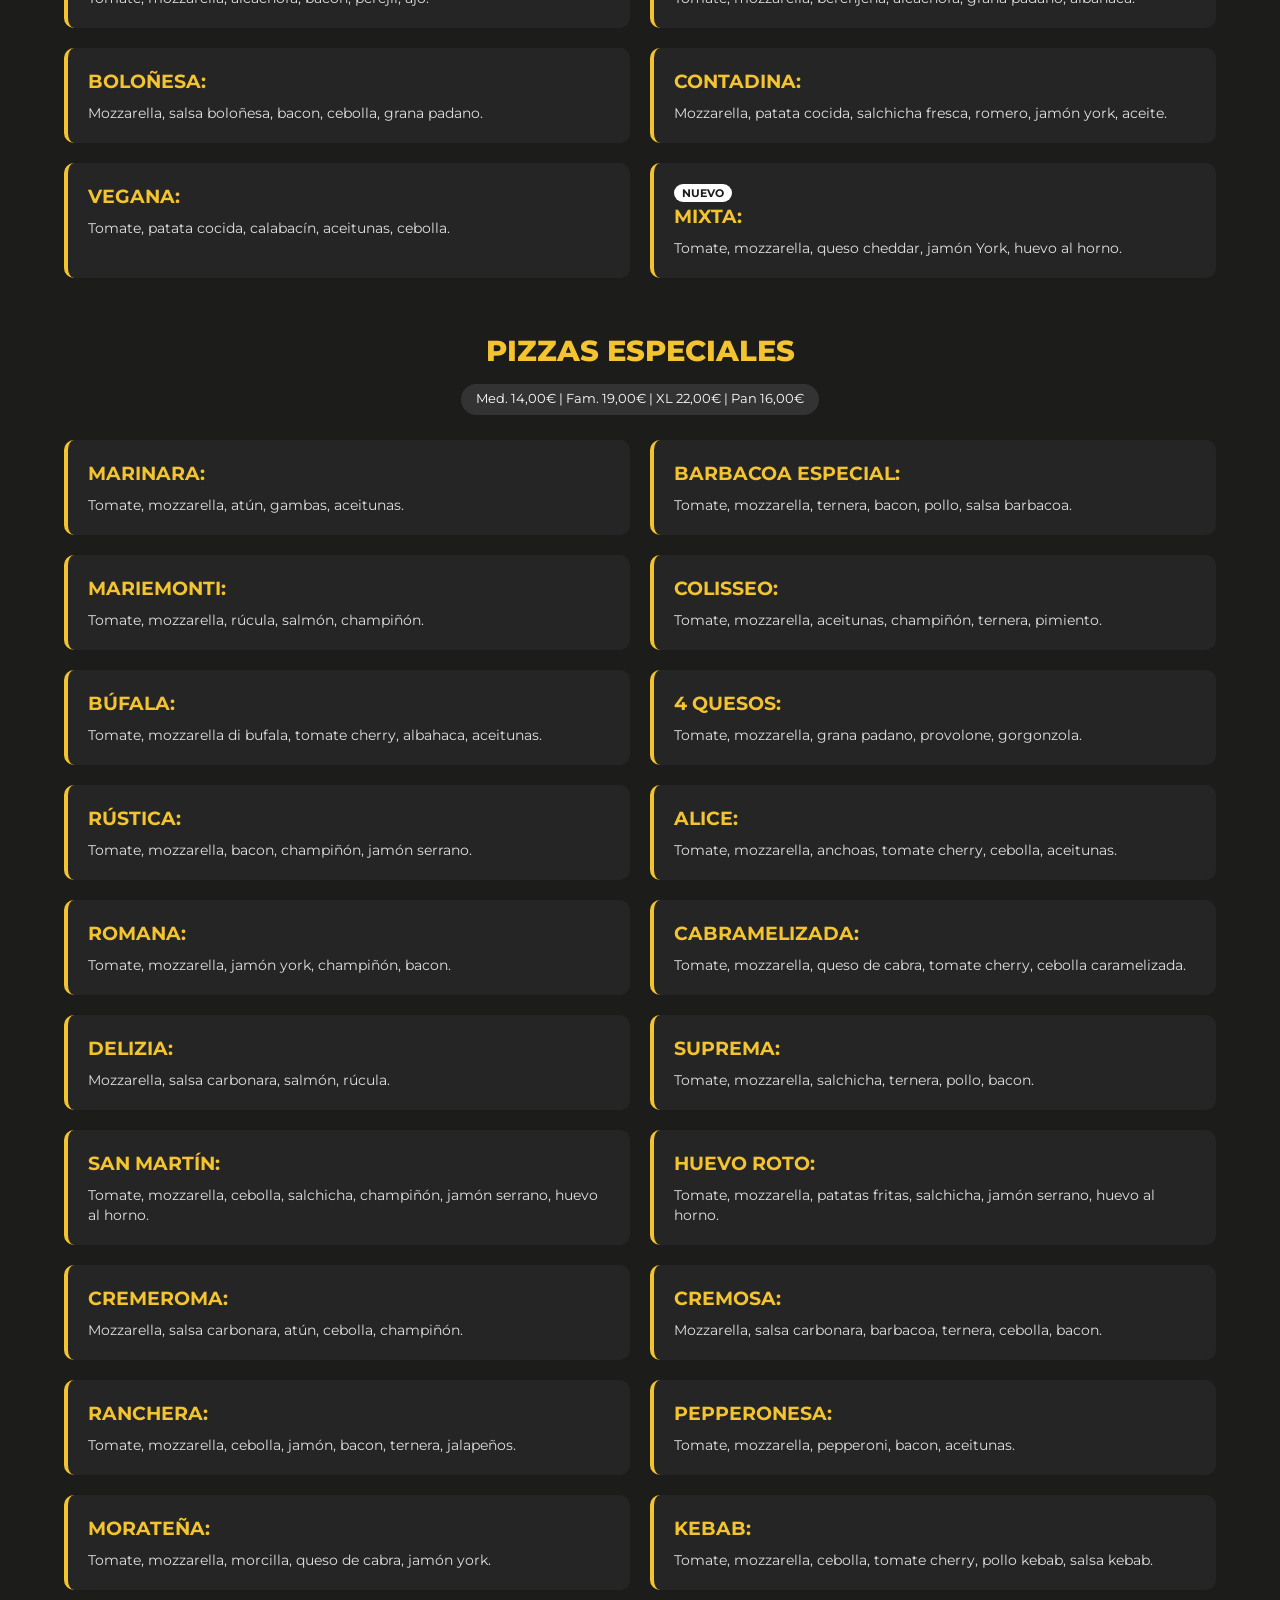
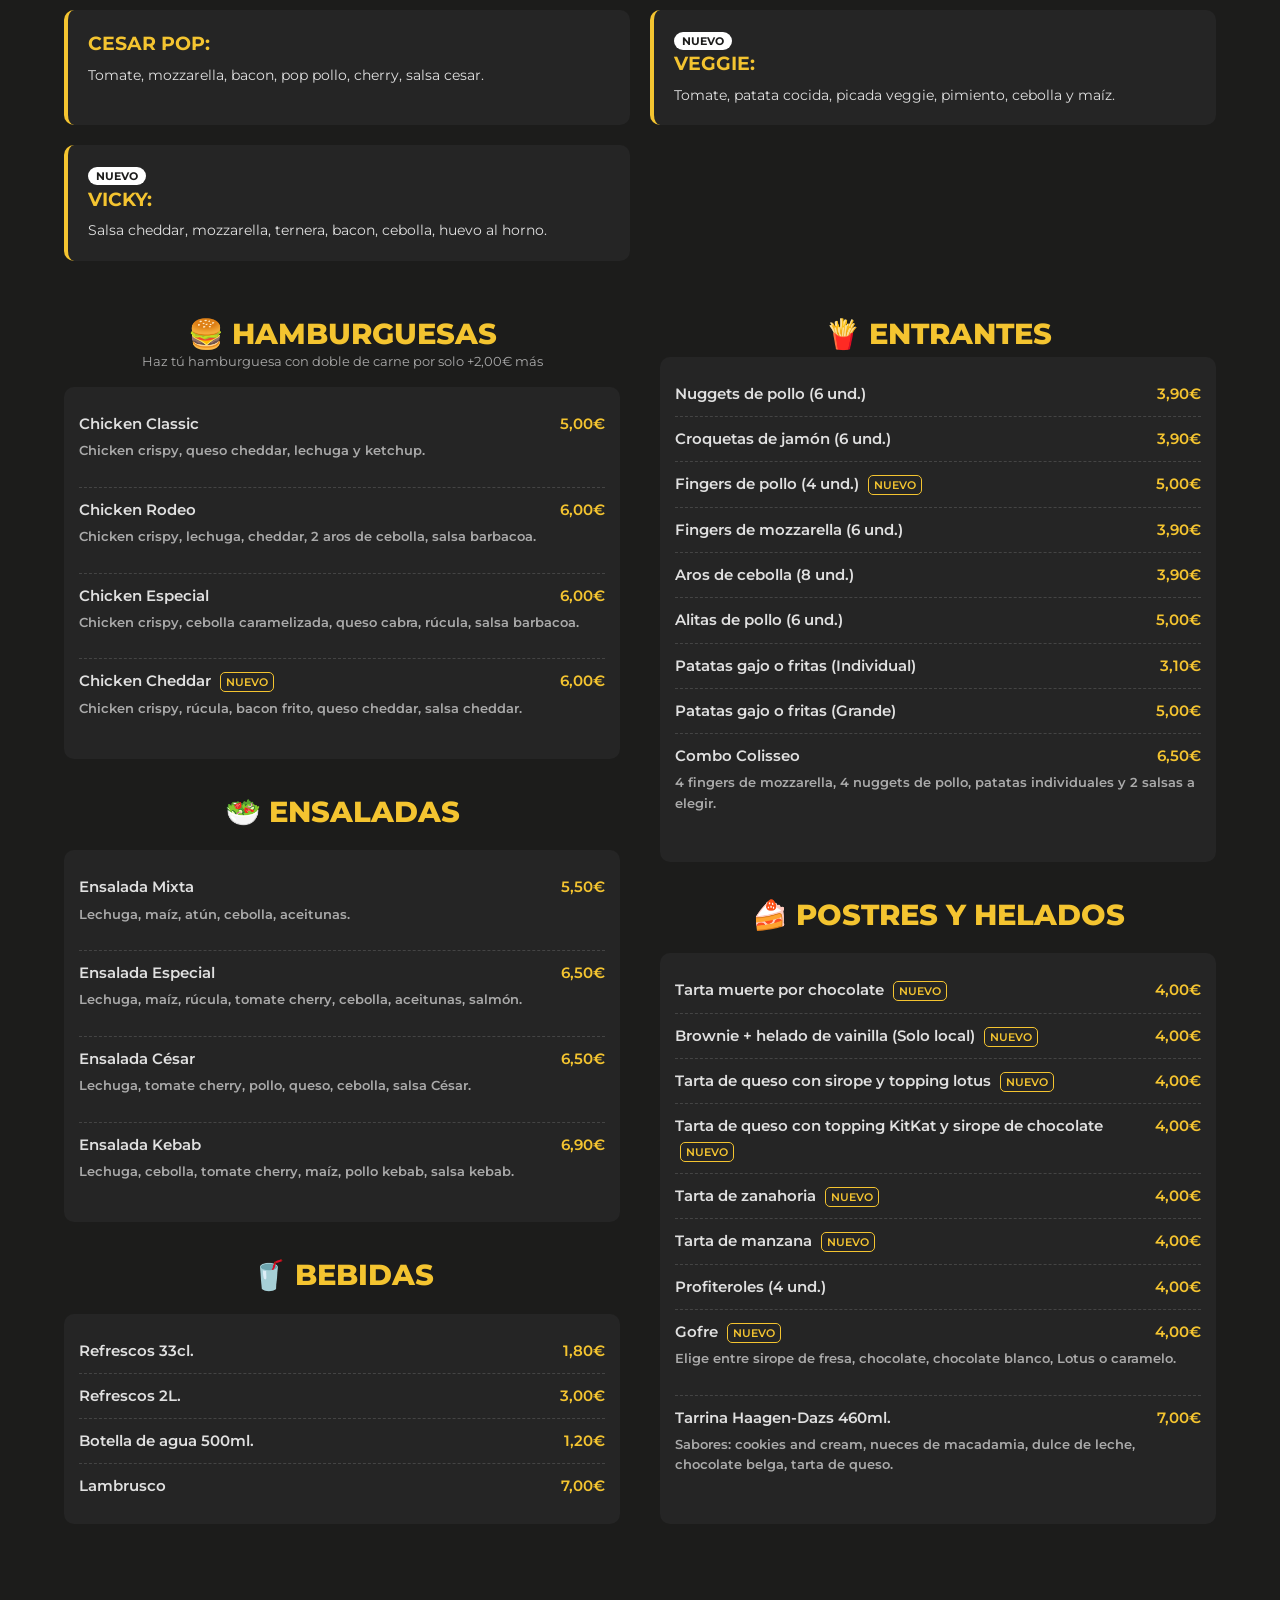
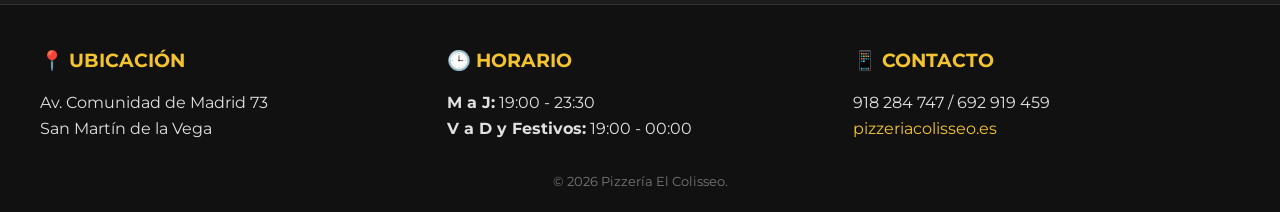
==== commit f8cb1cd2: "Update print statement from 'Hello' to 'Goodbye'" ====
--- a/index.html
+++ b/index.html
@@ -331,7 +331,7 @@
             <div>
                 <h3 class="texto-mostaza">📱 Contacto</h3>
                 <p>918 284 747 / 692 919 459</p>
-                <p><a href="http://elcolisseo.es" class="enlace-mostaza">elcolisseo.es</a></p>
+                <p><a href="http://pizzeriacolisseo.es" class="enlace-mostaza">pizzeriacolisseo.es</a></p>
             </div>
         </div>
         <div class="footer-bottom">
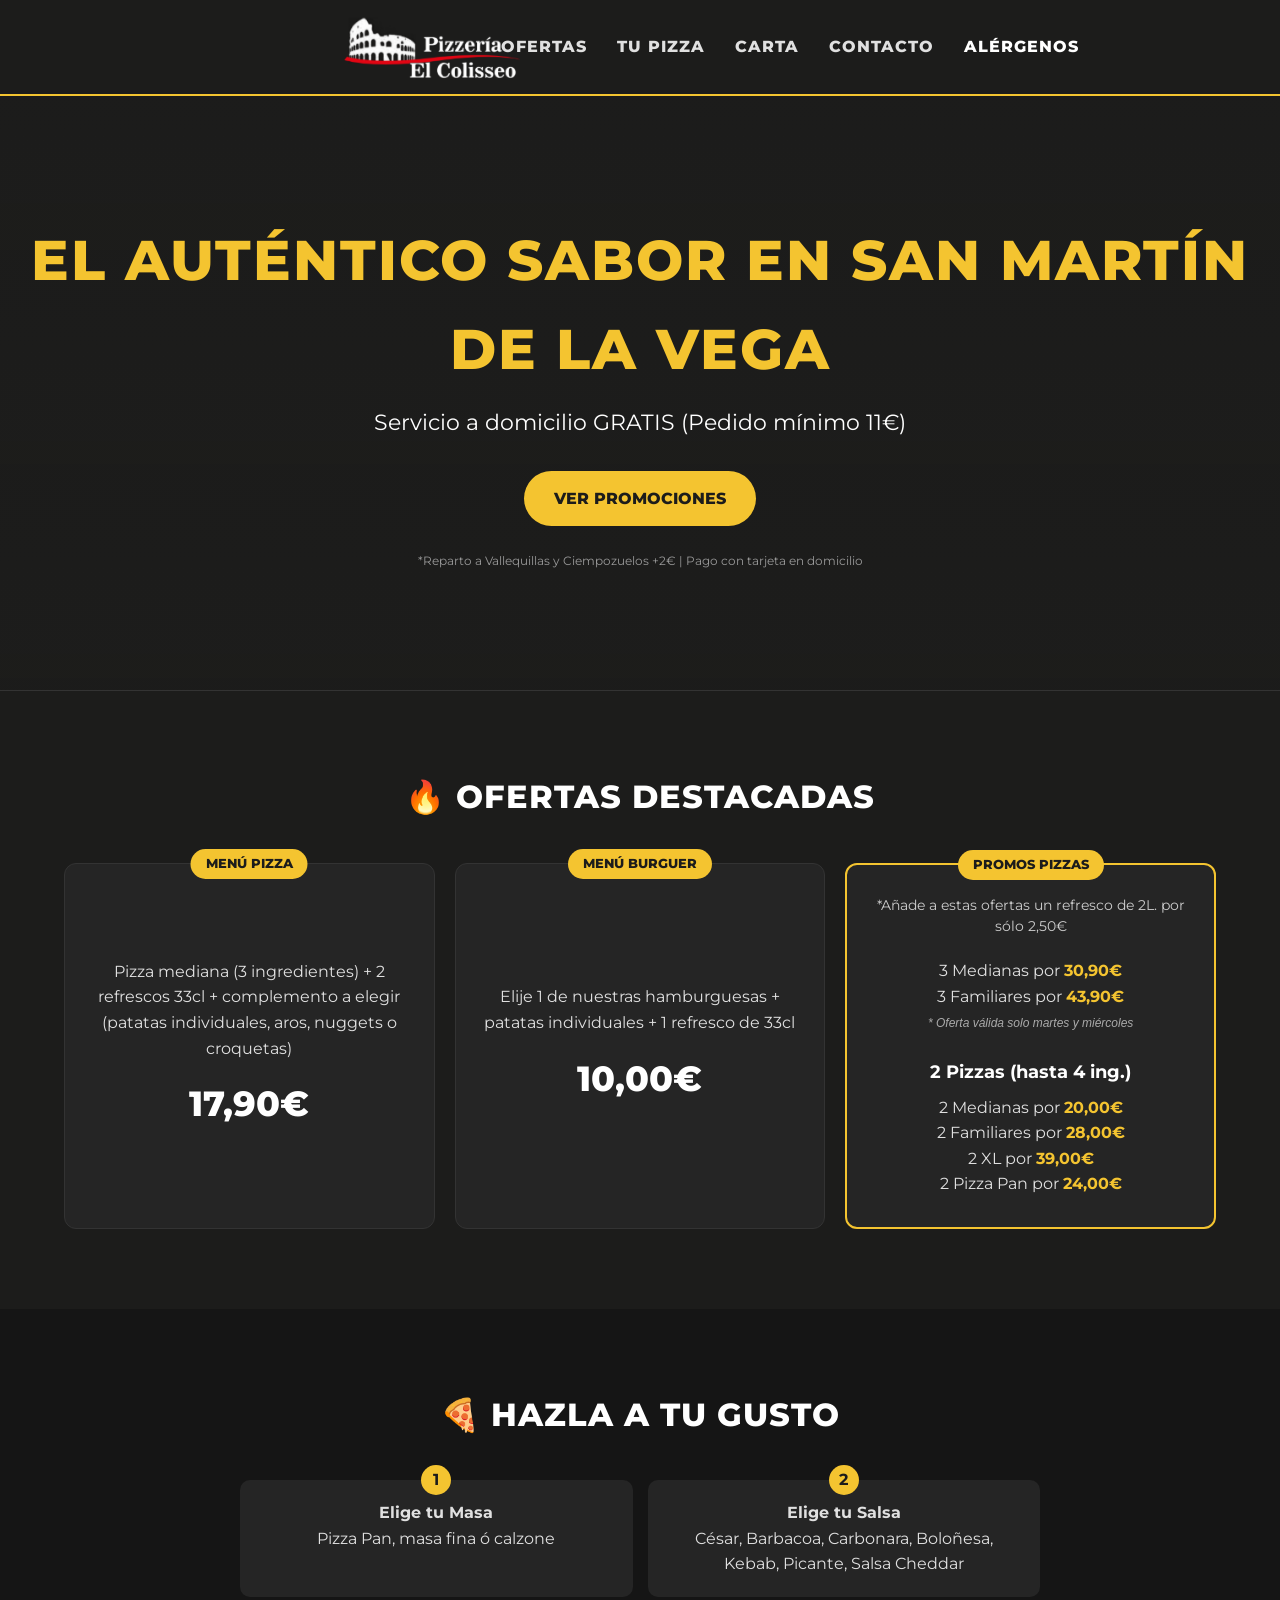
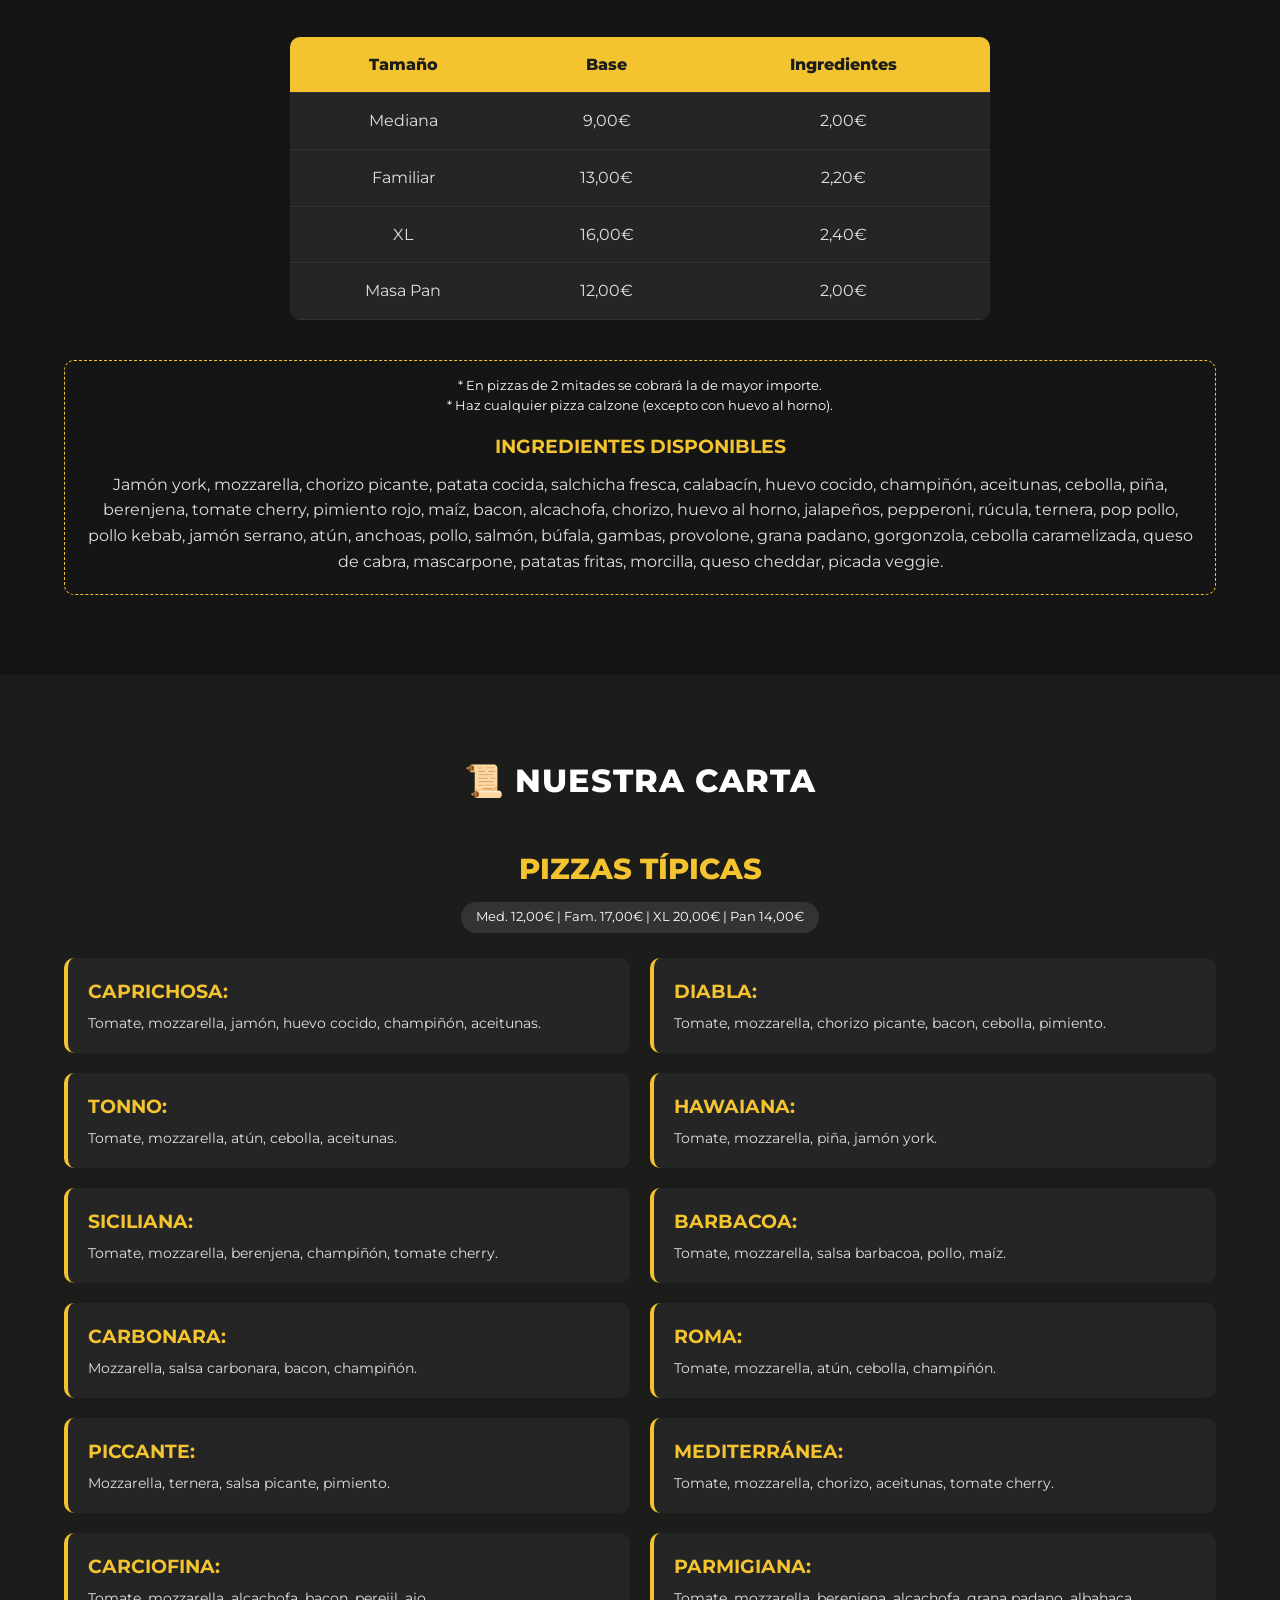
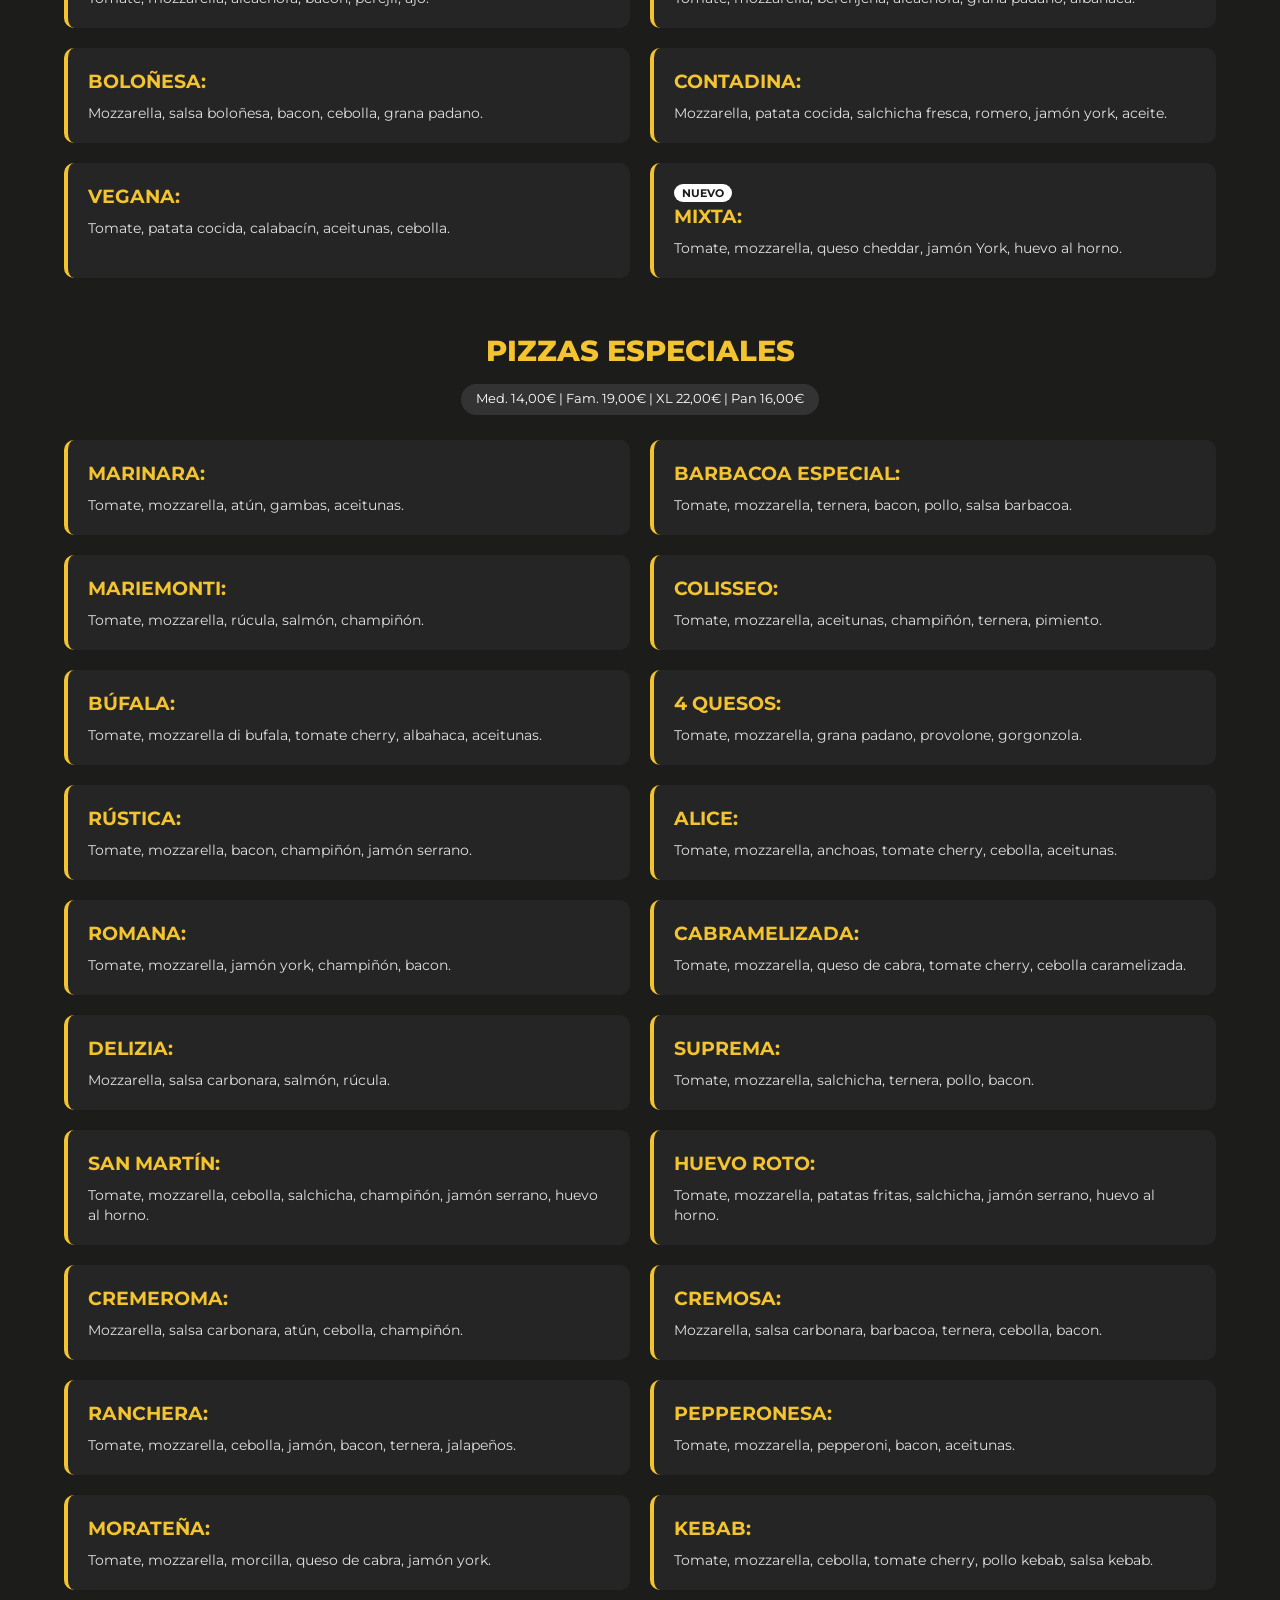
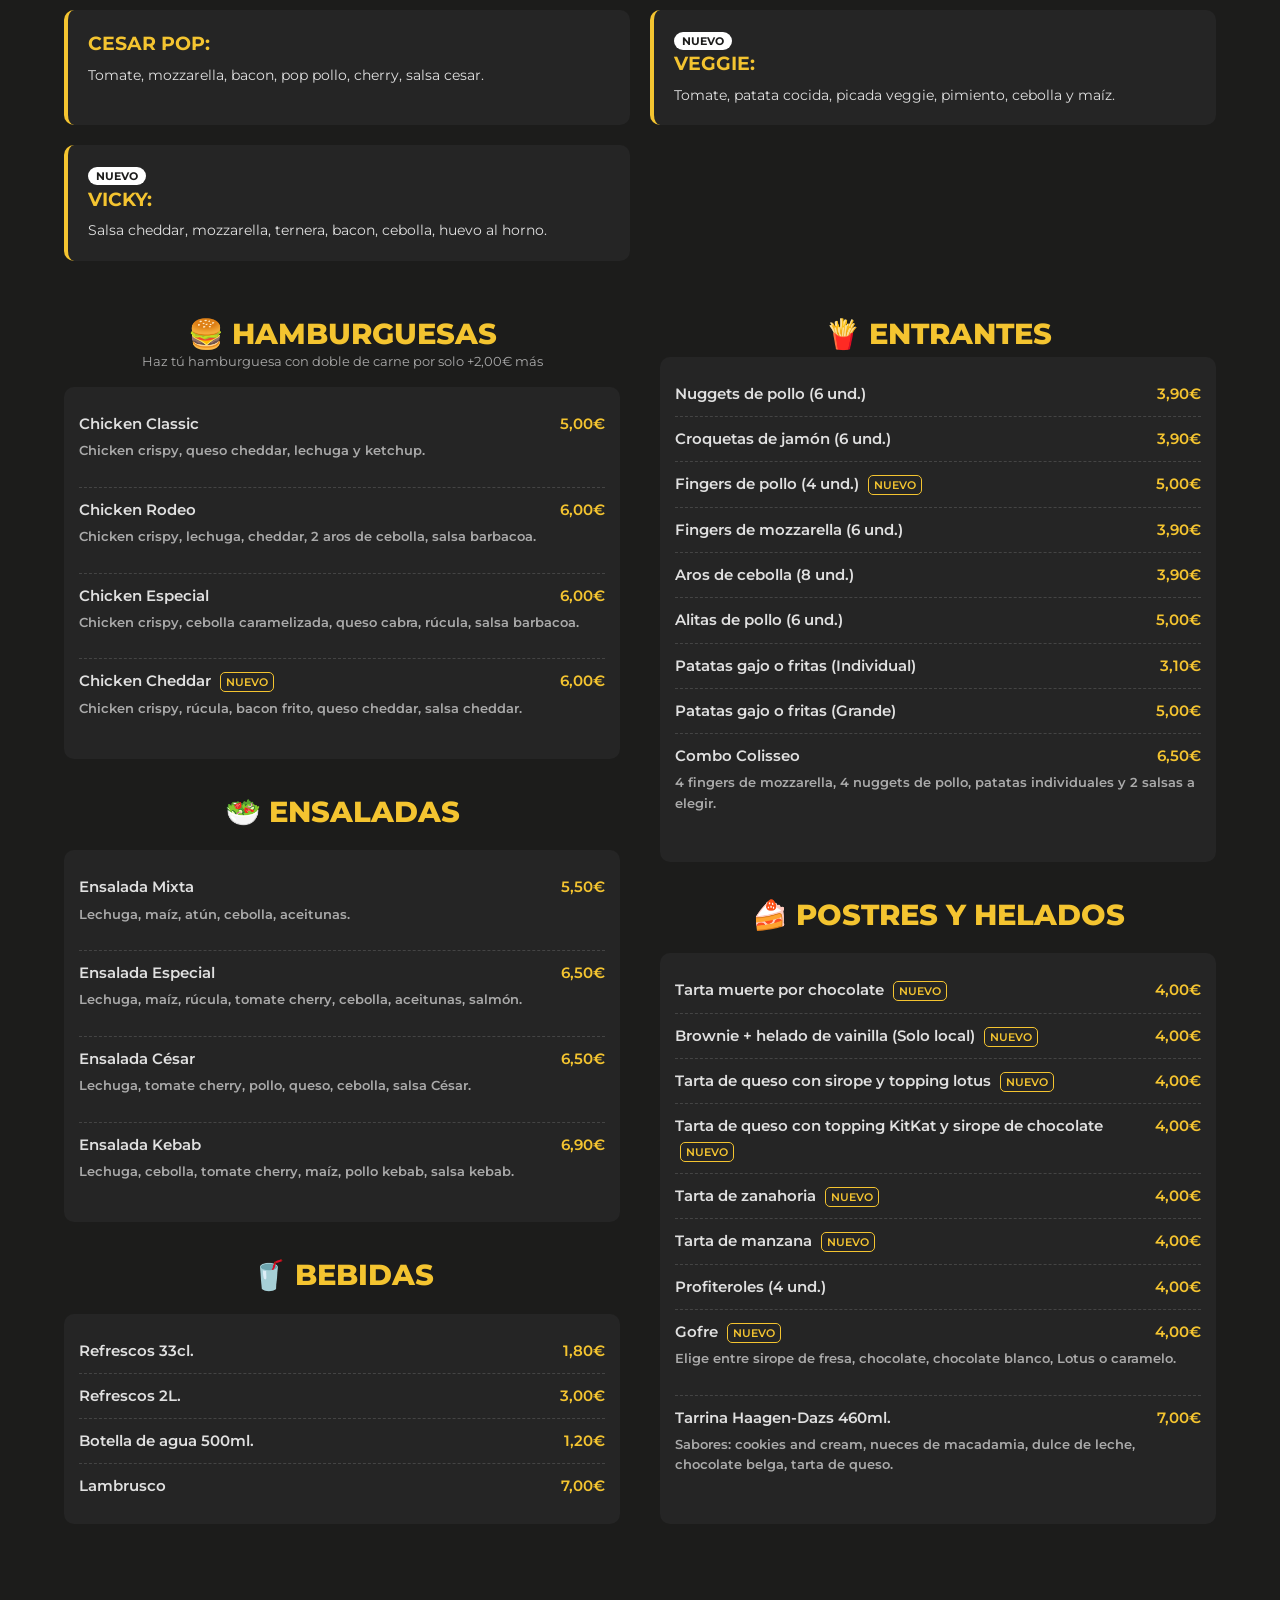
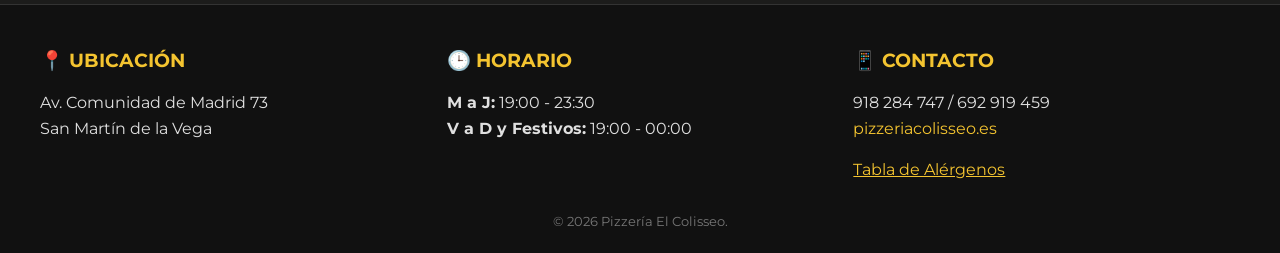
==== commit 11ef20f3: "Update print statement from 'Hello' to 'Goodbye'" ====
--- a/index.html
+++ b/index.html
@@ -31,10 +31,11 @@
         <!-- Navegación lateral que se abrirá -->
         <nav class="nav-menu" id="nav-menu">
             <ul class="nav-links">
-                <li><a href="#ofertas">Ofertas</a></li>
-                <li><a href="#crea-tu-pizza">Tu Pizza</a></li>
-                <li><a href="#carta">Carta</a></li>
-                <li><a href="#contacto">Contacto</a></li>
+                <li><a href="index.html#ofertas">Ofertas</a></li>
+                <li><a href="index.html#crea-tu-pizza">Tu Pizza</a></li>
+                <li><a href="index.html#carta">Carta</a></li>
+                <li><a href="index.html#contacto">Contacto</a></li>
+                <li><a href="alergenos.html" style="color: #fff;">Alérgenos</a></li>
             </ul>
         </nav>
     </header>
@@ -332,6 +333,7 @@
                 <h3 class="texto-mostaza">📱 Contacto</h3>
                 <p>918 284 747 / 692 919 459</p>
                 <p><a href="http://pizzeriacolisseo.es" class="enlace-mostaza">pizzeriacolisseo.es</a></p>
+                <p style="margin-top: 15px;"><a href="alergenos.html" class="enlace-mostaza" style="text-decoration: underline;">Tabla de Alérgenos</a></p>
             </div>
         </div>
         <div class="footer-bottom">
